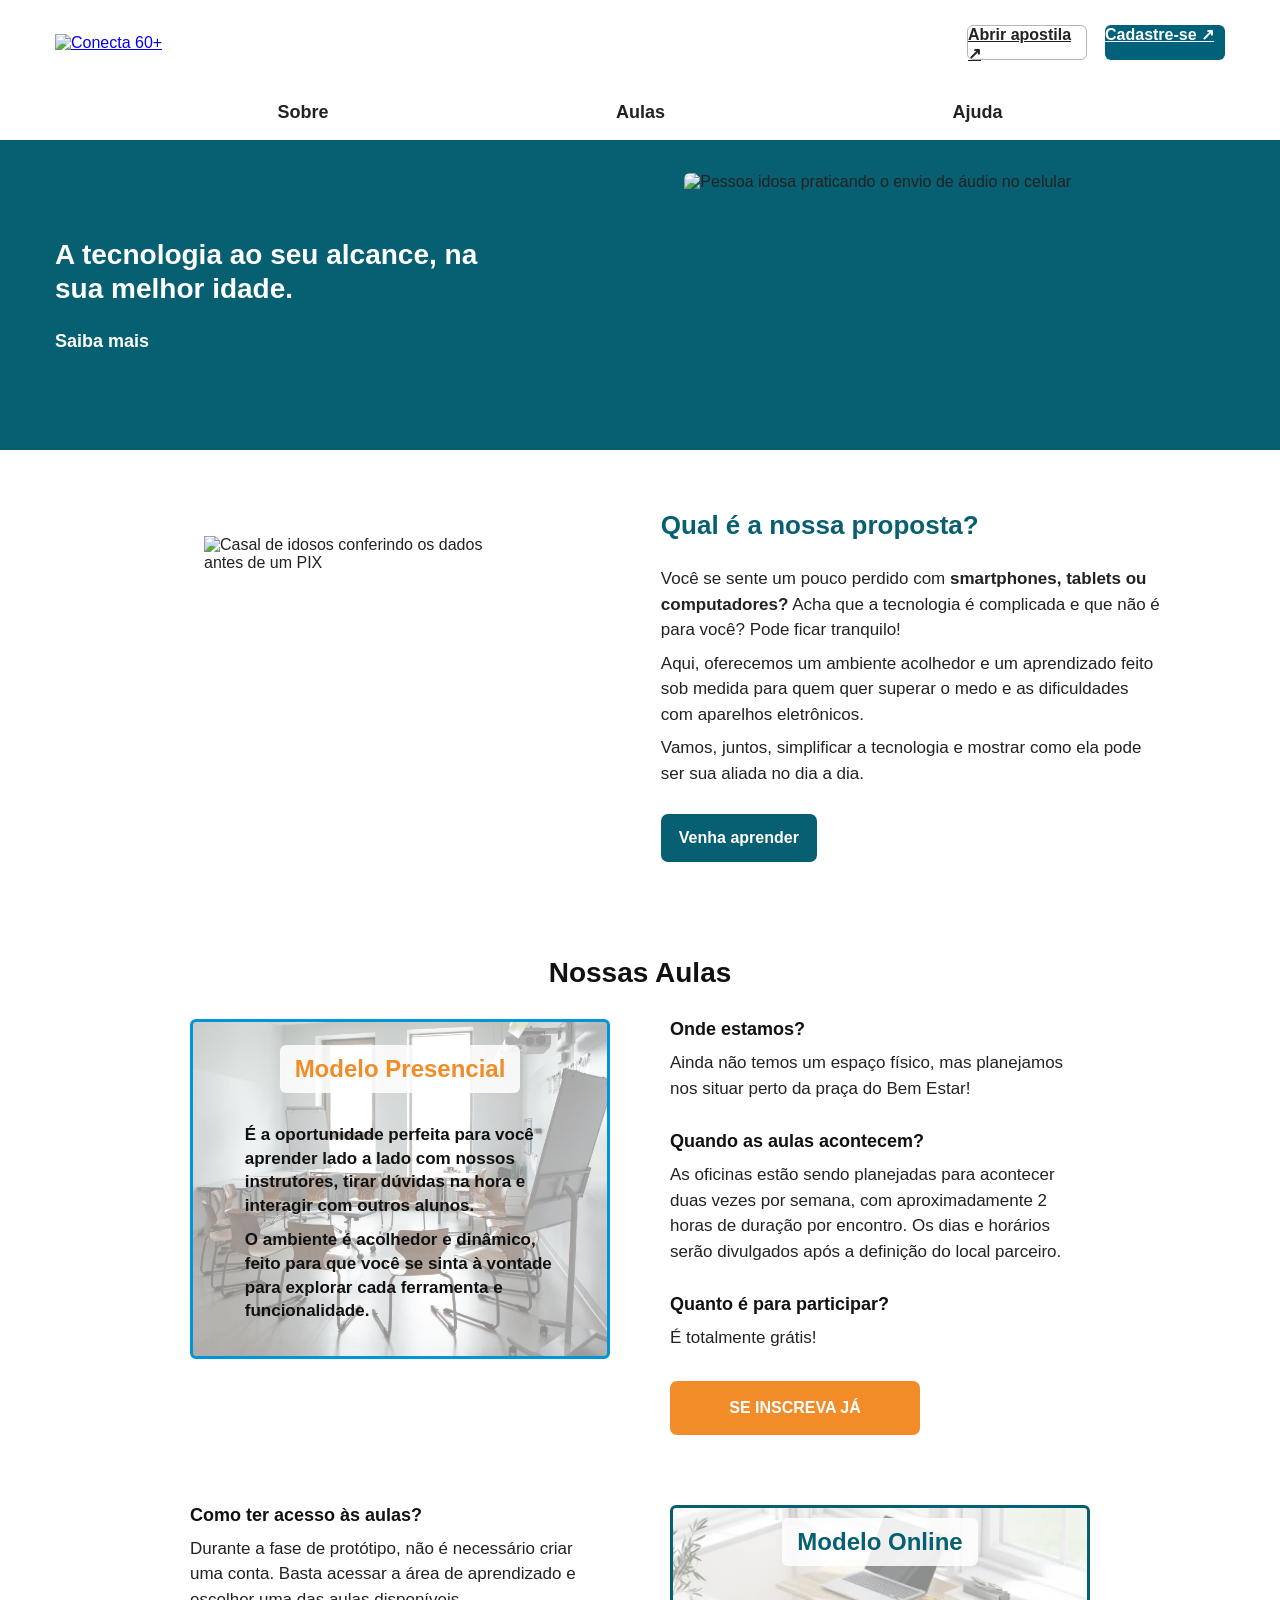
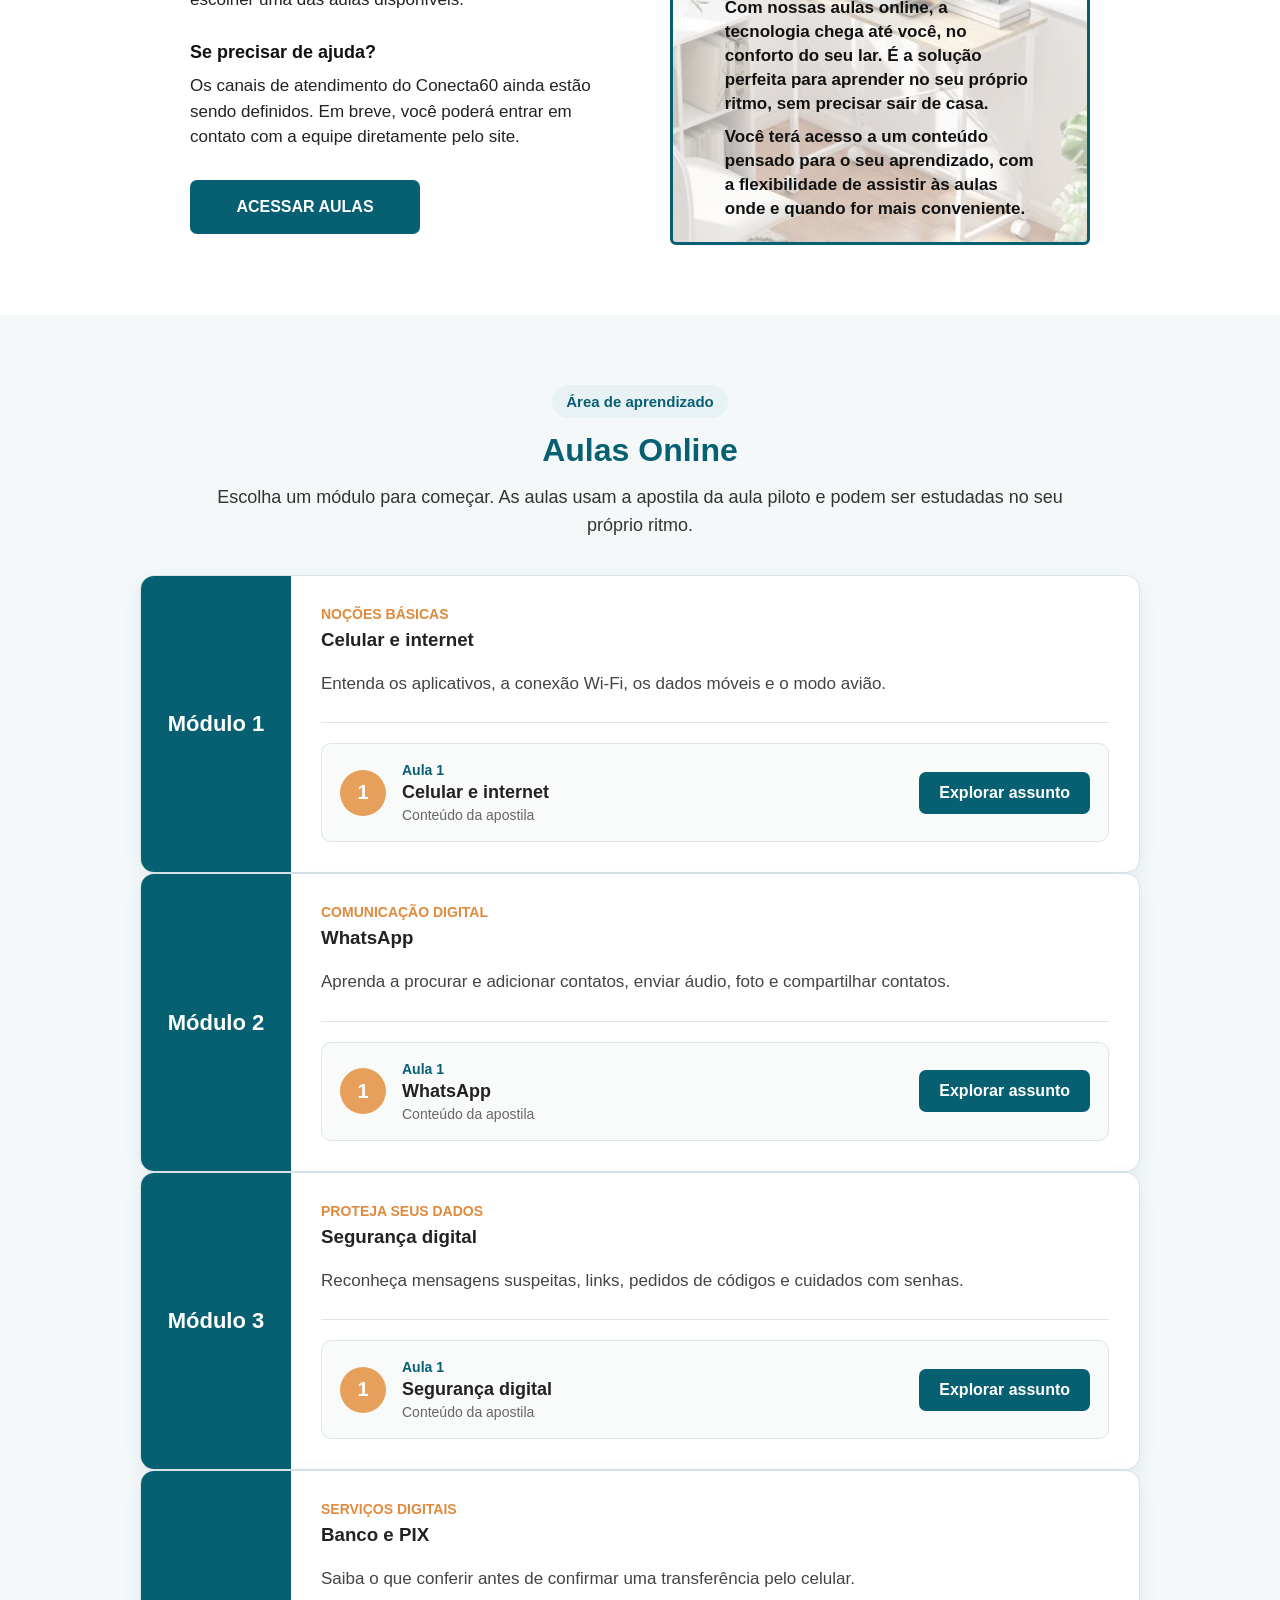
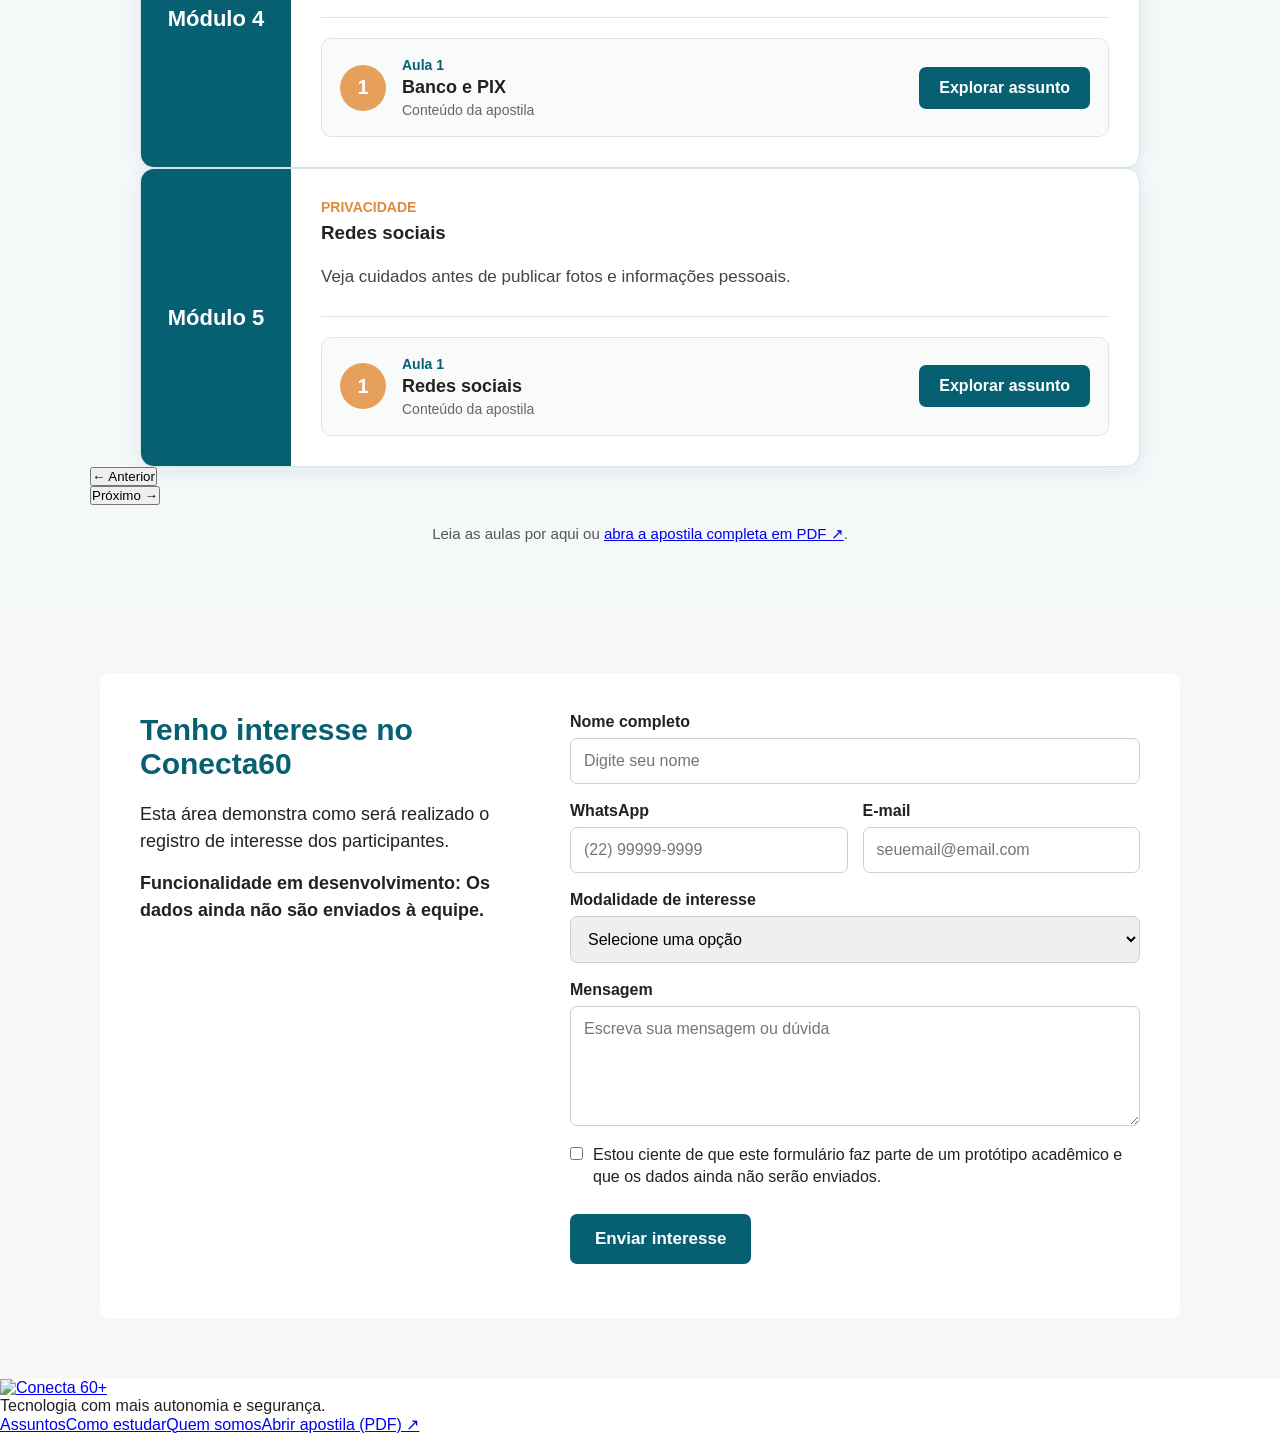
==== index.html @ 07c0e6a9 "Add files via upload" ====
<!DOCTYPE html>
<html lang="pt-BR">
<head>
    <meta charset="UTF-8">
    <meta name="viewport" content="width=device-width, initial-scale=1.0">
    <title>Conecta 60+</title>
    <link rel="stylesheet" href="assets/css/style.css">
    <link rel="shortcut icon" href="assets/img/favicon.ico" type="image/x-icon">
</head>

<body>
<!--cabecario-->
    <header class="cabecalho">
        <div class="logo-area"><a href="index.html" aria-label="Conecta 60+, página inicial"><img src="assets/img/logo-conecta-60-mais.png" alt="Conecta 60+" class="logo-img"></a></div>
        <div class="botoes-topo">
            <a class="btn btn-entrar btn-apostila" href="assets/apostila-conecta-60-mais.pdf" target="_blank" rel="noopener">
                Abrir apostila ↗
            </a>
            <a class="btn btn-criar btn-interesse" href="https://docs.google.com/forms/d/e/1FAIpQLSd0mXlKhEu9IKoxv32r1_2p7N_KUk2ahSVDjLrgjqIA70IjZQ/viewform?usp=preview" target="_blank" rel="noopener">Cadastre-se ↗</a>
        </div>
    </header>

<!-- menu -->
        <nav class="menu">

            <button class="menu-toggle" id="menuToggle" type="button" aria-label="Abrir menu" aria-expanded="false">☰</button>

            <div class="menu-links" id="menuLinks">
                <a href="#sobre">Sobre</a>
                <a href="#area-aulas">Aulas</a>
                <a href="#ajuda">Ajuda</a>
            </div>

        </nav>
<!--banner-->
    <section class="banner">
        <div class="banner-texto">
            <h2>A tecnologia ao seu alcance, na sua melhor idade.</h2>
            <a href="#sobre" class="btn-saiba-mais">Saiba mais</a>
        </div>
        <div class="banner-imagem">
            <img src="assets/img/aprendendo-audio-no-celular.jpg" alt="Pessoa idosa praticando o envio de áudio no celular">
        </div>
    </section>

    <!--Sobre-->
    <section class="proposta" id="sobre">
        <div class="proposta-imagem">
            <img src="assets/img/conferindo-pix-com-calma.jpg" alt="Casal de idosos conferindo os dados antes de um PIX">
        </div>
        <div class="proposta-texto">
            <h2>Qual é a nossa proposta?</h2>
            <p>
                Você se sente um pouco perdido com <strong>smartphones, tablets ou computadores?</strong>
                Acha que a tecnologia é complicada e que não é para você? Pode ficar tranquilo!
            </p>
            <p>
                Aqui, oferecemos um ambiente acolhedor e um aprendizado feito sob medida
                para quem quer superar o medo e as dificuldades com aparelhos eletrônicos.
            </p>
            <p>
                Vamos, juntos, simplificar a tecnologia e mostrar como ela pode ser sua aliada
                no dia a dia.
            </p>
            <a href="#area-aulas" class="btn-aprender">Venha aprender</a>
        </div>
    </section>

    <!--Aulas-->
    <section class="aulas" id="aulas">
        <h2 class="titulo-aulas">Nossas Aulas</h2>
        <div class="aulas-linha">
            <div class="card-presencial">
                <div class="card-conteudo">
                    <h3>Modelo Presencial</h3>

                    <p>É a oportunidade perfeita para você aprender lado a lado com nossos instrutores, tirar dúvidas na hora e interagir com outros alunos.</p>

                    <p>O ambiente é acolhedor e dinâmico, feito para que você se sinta à vontade para explorar cada ferramenta e funcionalidade.</p>
                </div>
            </div>
            <div class="info-aulas">
                <h3>Onde estamos?</h3>

                <p>Ainda não temos um espaço físico, mas planejamos nos situar perto da praça do Bem Estar!</p>

                <h3>Quando as aulas acontecem?</h3>

                <p>As oficinas estão sendo planejadas para acontecer duas vezes por semana, com aproximadamente 2 horas de duração por encontro. Os dias e horários serão divulgados após a definição do local parceiro.</p>

                <h3>Quanto é para participar?</h3>

                <p>É totalmente grátis!</p>
              <a href="https://docs.google.com/forms/d/e/1FAIpQLSd0mXlKhEu9IKoxv32r1_2p7N_KUk2ahSVDjLrgjqIA70IjZQ/viewform?usp=preview" target="_blank" rel="noopener" class="btn-inscricao">SE INSCREVA JÁ</a>
            </div>
        </div>
        <div class="aulas-baixo">
        <div class="acesso-aulas" id="ajuda">
            <h3>Como ter acesso às aulas?</h3>

            <p>Durante a fase de protótipo, não é necessário criar uma conta. Basta acessar a área de aprendizado e escolher uma das aulas disponíveis.</p>

            <h3>Se precisar de ajuda?</h3>

            <p>Os canais de atendimento do Conecta60 ainda estão sendo definidos. Em breve, você poderá entrar em contato com a equipe diretamente pelo site.</p>
            <a href="#area-aulas" class="btn-acessar-aulas">
                ACESSAR AULAS
            </a>
        </div>
            <div class="card-online">
                <div class="online-conteudo">
                    <h3>Modelo Online</h3>

                    <p>Com nossas aulas online, a tecnologia chega até você, no conforto do seu lar. É a solução perfeita para aprender no seu próprio ritmo, sem precisar sair de casa.</p>

                    <p>Você terá acesso a um conteúdo pensado para o seu aprendizado, com a flexibilidade de assistir às aulas onde e quando for mais conveniente.</p>
                </div>
            </div>
        </div>
    </section>

<!-- AULAS -->
<section class="area-aulas-online" id="area-aulas">
    <div class="area-aulas-cabecalho">
        <span class="area-aulas-etiqueta">Área de aprendizado</span>
        <h2>Aulas Online</h2>
        <p>
            Escolha um módulo para começar. As aulas usam a apostila da aula piloto e podem ser estudadas no seu próprio ritmo.
        </p>
    </div>
    <div class="modulos-aulas" id="listaModulos">
<article class="modulo-card modulo-disponivel"><div class="modulo-numero">Módulo 1</div><div class="modulo-conteudo"><p class="modulo-categoria">Noções básicas</p><h3>Celular e internet</h3><p class="modulo-descricao">Entenda os aplicativos, a conexão Wi-Fi, os dados móveis e o modo avião.</p><div class="lista-aulas-modulo"><div class="aula-item"><div class="aula-icone">1</div><div class="aula-info"><span>Aula 1</span><strong>Celular e internet</strong><small>Conteúdo da apostila</small></div><a href="celular-e-internet.html" class="btn-comecar-aula">Explorar assunto</a></div></div></div></article><article class="modulo-card modulo-disponivel"><div class="modulo-numero">Módulo 2</div><div class="modulo-conteudo"><p class="modulo-categoria">Comunicação digital</p><h3>WhatsApp</h3><p class="modulo-descricao">Aprenda a procurar e adicionar contatos, enviar áudio, foto e compartilhar contatos.</p><div class="lista-aulas-modulo"><div class="aula-item"><div class="aula-icone">1</div><div class="aula-info"><span>Aula 1</span><strong>WhatsApp</strong><small>Conteúdo da apostila</small></div><a href="whatsapp.html" class="btn-comecar-aula">Explorar assunto</a></div></div></div></article><article class="modulo-card modulo-disponivel"><div class="modulo-numero">Módulo 3</div><div class="modulo-conteudo"><p class="modulo-categoria">Proteja seus dados</p><h3>Segurança digital</h3><p class="modulo-descricao">Reconheça mensagens suspeitas, links, pedidos de códigos e cuidados com senhas.</p><div class="lista-aulas-modulo"><div class="aula-item"><div class="aula-icone">1</div><div class="aula-info"><span>Aula 1</span><strong>Segurança digital</strong><small>Conteúdo da apostila</small></div><a href="seguranca-digital.html" class="btn-comecar-aula">Explorar assunto</a></div></div></div></article><article class="modulo-card modulo-disponivel"><div class="modulo-numero">Módulo 4</div><div class="modulo-conteudo"><p class="modulo-categoria">Serviços digitais</p><h3>Banco e PIX</h3><p class="modulo-descricao">Saiba o que conferir antes de confirmar uma transferência pelo celular.</p><div class="lista-aulas-modulo"><div class="aula-item"><div class="aula-icone">1</div><div class="aula-info"><span>Aula 1</span><strong>Banco e PIX</strong><small>Conteúdo da apostila</small></div><a href="banco-e-pix.html" class="btn-comecar-aula">Explorar assunto</a></div></div></div></article><article class="modulo-card modulo-disponivel"><div class="modulo-numero">Módulo 5</div><div class="modulo-conteudo"><p class="modulo-categoria">Privacidade</p><h3>Redes sociais</h3><p class="modulo-descricao">Veja cuidados antes de publicar fotos e informações pessoais.</p><div class="lista-aulas-modulo"><div class="aula-item"><div class="aula-icone">1</div><div class="aula-info"><span>Aula 1</span><strong>Redes sociais</strong><small>Conteúdo da apostila</small></div><a href="redes-sociais.html" class="btn-comecar-aula">Explorar assunto</a></div></div></div></article>
    </div>
    <div class="navegacao-modulos" aria-label="Navegação entre módulos">
        <button class="seta-modulo" id="moduloAnterior" type="button" aria-label="Módulo anterior" aria-controls="listaModulos">← <span>Anterior</span></button>
        <p class="contador-modulos" id="contadorModulos" aria-live="polite" aria-atomic="true"></p>
        <button class="seta-modulo" id="moduloProximo" type="button" aria-label="Próximo módulo" aria-controls="listaModulos"><span>Próximo</span> →</button>
    </div>
    <p class="aviso-area-aulas">
        Leia as aulas por aqui ou <a href="assets/apostila-conecta-60-mais.pdf" target="_blank" rel="noopener">abra a apostila completa em PDF ↗</a>.
    </p>
</section>

    <!-- formulario -->
    <section class="formulario-interesse" id="interesse">
        <div class="formulario-caixa">
            <div class="formulario-texto">
                <h2>Tenho interesse no Conecta60</h2>

                <p>Esta área demonstra como será realizado o registro de interesse dos participantes.</p>
                <p><strong>Funcionalidade em desenvolvimento: Os dados ainda não são enviados à equipe.</strong></p>
            </div>
            <form class="formulario-campos" id="formInteresse">
                <div class="grupo-campo">
                    <label for="nome">Nome completo</label>
                    <input type="text" id="nome" placeholder="Digite seu nome" required>
                </div>
                <div class="linha-campos">
                    <div class="grupo-campo">
                        <label for="telefone">WhatsApp</label>
                        <input type="tel" id="telefone" placeholder="(22) 99999-9999" required>
                    </div>
                    <div class="grupo-campo">
                        <label for="email">E-mail</label>
                        <input type="email" id="email" placeholder="seuemail@email.com">
                    </div>
                </div>
                <div class="grupo-campo">
                    <label for="modalidade">Modalidade de interesse</label>
                    <select id="modalidade" required>
                        <option value="">Selecione uma opção</option>
                        <option value="Presencial">Modelo Presencial</option>
                        <option value="Online">Modelo Online</option>
                        <option value="Presencial e Online">Presencial e Online</option>
                    </select>
                </div>
                <div class="grupo-campo">
                    <label for="mensagem">Mensagem</label>
                    <textarea id="mensagem" placeholder="Escreva sua mensagem ou dúvida"></textarea>
                </div>
                <div class="grupo-campo">
                    <label>
                        <input type="checkbox" id="consentimento" required>
                        Estou ciente de que este formulário faz parte de um
                        protótipo acadêmico e que os dados ainda não serão enviados.
                    </label>
                </div>
                <button type="submit" class="btn-enviar-formulario">
                    Enviar interesse
                </button>
                <p class="mensagem-form" id="mensagemForm"></p>
            </form>
        </div>
    </section>

<!-- Rodapé -->
<footer class="site-footer"><div class="footer-inner"><div class="footer-brand"><a class="footer-logo" href="index.html" aria-label="Conecta 60+, início"><img src="assets/img/logo-conecta-60-mais.png" alt="Conecta 60+"></a><p>Tecnologia com mais autonomia e segurança.</p></div><nav aria-label="Navegação do rodapé"><a href="index.html#area-aulas">Assuntos</a><a href="index.html#ajuda">Como estudar</a><a href="index.html#sobre">Quem somos</a><a href="assets/apostila-conecta-60-mais.pdf" target="_blank" rel="noopener">Abrir apostila (PDF) ↗</a></nav></div></footer>

<!--javascripito-->
<script src="assets/js/script.js"></script>

</body>
</html>
---- assets/css/style.css ----
/* =========================================================
   GERAL
   ========================================================= */

* {
    margin: 0;
    padding: 0;
    box-sizing: border-box;
}

html {
    scroll-behavior: smooth;
}

body {
    font-family: Arial, Helvetica, sans-serif;
    background-color: #ffffff;
    color: #222222;
}


/* =========================================================
   CABEÇALHO
   ========================================================= */

.cabecalho {
    width: 100%;
    height: 85px;
    background-color: #ffffff;

    display: flex;
    align-items: center;
    justify-content: space-between;

    padding: 0 55px;
}

.logo-area {
    display: flex;
    align-items: center;
    gap: 15px;
}

.logo-img {
    width: 65px;
    height: 65px;
    object-fit: contain;
}

.logo-texto {
    font-size: 30px;
    color: #00617a;
    font-weight: bold;
}

.logo-texto span {
    color: #e6a05b;
}

.botoes-topo {
    display: flex;
    gap: 18px;
}

.btn {
    width: 120px;
    height: 35px;

    border-radius: 6px;

    font-weight: bold;
    cursor: pointer;
}

.btn-entrar {
    background-color: #ffffff;
    color: #222222;

    border: 1px solid #b5b5b5;
}

.btn-criar {
    background-color: #00617a;
    color: #ffffff;

    border: none;
}


/* =========================================================
   MENU - DESKTOP
   ========================================================= */

.menu {
    width: 100%;
    min-height: 55px;

    background-color: #ffffff;

    display: flex;
    align-items: center;
    justify-content: center;

    position: relative;
}

.menu-links {
    width: 100%;

    display: flex;
    align-items: center;
    justify-content: space-evenly;
}

.menu-links a {
    color: #222222;

    text-decoration: none;

    font-size: 18px;
    font-weight: bold;

    padding: 15px 10px;

    transition: color 0.2s ease;
}

.menu-links a:hover {
    color: #075f72;
}

/* escondido em telas normais */
.menu-toggle {
    display: none;

    background: none;
    border: none;

    color: #111111;

    font-size: 32px;

    cursor: pointer;
}


/* =========================================================
   BANNER
   ========================================================= */

.banner {
    width: 100%;
    min-height: 310px;

    background-color: #075f72;

    display: flex;
    align-items: center;
    justify-content: space-between;

    padding: 30px 55px;
}

.banner-texto {
    width: 40%;
}

.banner-texto h2 {
    color: #ffffff;
    font-size: 28px;
    line-height: 1.2;
    margin-bottom: 25px;
}

.btn-saiba-mais {
    display: inline-block;
    color: #ffffff;
    text-decoration: none;
    font-size: 18px;
    font-weight: bold;
    background: none;
    border: none;
    padding: 0;
    cursor: pointer;
}

.btn-saiba-mais:visited {
    color: #ffffff;
}

.btn-saiba-mais:hover {
    color: #e6a05b;
    text-decoration: none;
}
.banner-imagem {
    width: 48%;

    display: flex;
    justify-content: center;
}

.banner-imagem img {
    width: 100%;
    max-width: 520px;
    height: 245px;

    object-fit: cover;

    border-radius: 6px;
}


/* =========================================================
   BOTÃO WHATSAPP
   ========================================================= */

.whatsapp-fixo {
    position: fixed;

    bottom: 25px;
    right: 25px;

    width: 55px;
    height: 55px;

    border-radius: 12px;

    background-color: #ffffff;
    color: #e6a05b;

    border: 4px solid #e6a05b;

    font-size: 28px;

    display: flex;
    align-items: center;
    justify-content: center;

    cursor: pointer;

    z-index: 1000;
}

.whatsapp-fixo:hover {
    background-color: #e6a05b;
    color: #ffffff;
}


/* =========================================================
   FUNCIONALIDADES EM DESENVOLVIMENTO
   ========================================================= */

.btn-em-breve {
    cursor: pointer;

    transition:
        opacity 0.2s ease,
        transform 0.2s ease;
}

.btn-em-breve:hover {
    opacity: 0.85;
}

.btn-em-breve:active {
    transform: scale(0.97);
}


/* =========================================================
   SOBRE / PROPOSTA
   ========================================================= */

.proposta {
    width: 100%;
    min-height: 430px;

    background-color: #ffffff;

    display: flex;
    align-items: center;
    justify-content: space-between;

    padding: 60px 120px;
}

.proposta-imagem {
    width: 45%;

    display: flex;
    justify-content: center;
    align-items: center;
}

.proposta-imagem img {
    width: 300px;
    height: 300px;

    object-fit: contain;
}

.proposta-texto {
    width: 48%;
}

.proposta-texto h2 {
    color: #075f72;

    font-size: 26px;

    margin-bottom: 25px;
}

.proposta-texto p {
    color: #222222;

    font-size: 17px;
    line-height: 1.5;

    margin-bottom: 8px;
}

.btn-aprender {
    display: inline-block;

    margin-top: 20px;

    background-color: #075f72;
    color: #ffffff;

    text-decoration: none;
    font-weight: bold;

    padding: 15px 18px;

    border-radius: 7px;
}

.btn-aprender:hover {
    background-color: #04485a;
}


/* =========================================================
   AULAS
   ========================================================= */

.aulas {
    width: 100%;

    background-color: #ffffff;

    padding: 35px 90px 70px 90px;
}

.titulo-aulas {
    text-align: center;

    font-size: 28px;

    color: #111111;

    margin-bottom: 30px;
}

.aulas-linha,
.aulas-baixo {
    display: flex;

    justify-content: center;
    align-items: flex-start;

    gap: 60px;
}

.aulas-baixo {
    margin-top: 70px;
}

.card-presencial,
.card-online {
    width: 420px;
    min-height: 340px;

    background-size: cover;
    background-position: center;

    display: flex;
    align-items: center;
    justify-content: center;

    border-radius: 6px;
}

.card-presencial {
    background-image:
        linear-gradient(
            rgba(255, 255, 255, 0.55),
            rgba(255, 255, 255, 0.55)
        ),
        url("../img/sala_presencial.png");

    border: 3px solid #0095d9;
}

.card-online {
    background-image:
        linear-gradient(
            rgba(255, 255, 255, 0.55),
            rgba(255, 255, 255, 0.55)
        ),
        url("../img/modelo_online.png");

    border: 3px solid #075f72;
}

.card-conteudo,
.online-conteudo {
    width: 75%;

    text-align: left;
}

.card-conteudo h3,
.online-conteudo h3 {
    width: fit-content;

    margin: 0 auto 30px auto;

    background-color: rgba(255, 255, 255, 0.85);

    font-size: 24px;

    padding: 10px 15px;

    border-radius: 6px;
}

.card-conteudo h3 {
    color: #f28c28;
}

.online-conteudo h3 {
    color: #075f72;
}

.card-conteudo p,
.online-conteudo p {
    color: #111111;

    font-size: 17px;
    font-weight: bold;
    line-height: 1.4;

    margin-bottom: 10px;
}

.info-aulas,
.acesso-aulas {
    width: 420px;
}

.info-aulas h3,
.acesso-aulas h3 {
    color: #111111;

    font-size: 18px;

    margin-bottom: 10px;
}

.info-aulas p,
.acesso-aulas p {
    color: #222222;

    font-size: 17px;
    line-height: 1.5;

    margin-bottom: 30px;
}

.btn-inscricao,
.btn-acessar-aulas {
    display: inline-block;

    text-align: center;

    color: #ffffff;

    text-decoration: none;
    font-weight: bold;
    font-size: 16px;

    padding: 18px 20px;

    border-radius: 7px;
}

.btn-inscricao {
    width: 250px;

    background-color: #f28c28;
}

.btn-acessar-aulas {
    width: 230px;

    background-color: #075f72;
}

.btn-inscricao:hover {
    background-color: #d97718;
}

.btn-acessar-aulas:hover {
    background-color: #04485a;
}


/* =========================================================
   ÁREA DE AULAS ONLINE
   ========================================================= */

.area-aulas-online {
    width: 100%;

    background-color: #f4f8f9;

    padding: 70px 90px;
}

.area-aulas-cabecalho {
    max-width: 900px;

    margin: 0 auto 35px auto;

    text-align: center;
}

.area-aulas-etiqueta {
    display: inline-block;

    background-color: #e8f2f4;
    color: #075f72;

    font-size: 15px;
    font-weight: bold;

    padding: 8px 14px;

    border-radius: 20px;

    margin-bottom: 14px;
}

.area-aulas-cabecalho h2 {
    color: #075f72;

    font-size: 32px;

    margin-bottom: 14px;
}

.area-aulas-cabecalho p {
    color: #333333;

    font-size: 18px;
    line-height: 1.6;
}

.modulos-aulas {
    max-width: 1000px;

    margin: 0 auto;
}

.modulo-card {
    display: flex;

    background-color: #ffffff;

    border: 1px solid #d7e3e6;
    border-radius: 14px;

    overflow: hidden;

    box-shadow: 0 6px 20px rgba(7, 95, 114, 0.08);
}

.modulo-numero {
    width: 150px;

    flex-shrink: 0;

    background-color: #075f72;
    color: #ffffff;

    display: flex;
    align-items: center;
    justify-content: center;

    text-align: center;

    padding: 30px 20px;

    font-size: 22px;
    font-weight: bold;
}

.modulo-conteudo {
    flex: 1;

    padding: 30px;
}

.modulo-topo {
    display: flex;

    align-items: flex-start;
    justify-content: space-between;

    gap: 20px;
}

.modulo-categoria {
    color: #e08a3d;

    font-size: 14px;
    font-weight: bold;

    text-transform: uppercase;

    margin-bottom: 7px;
}

.modulo-topo h3 {
    color: #1f1f1f;

    font-size: 25px;
    line-height: 1.25;
}

.modulo-status {
    white-space: nowrap;

    background-color: #fff3e7;
    color: #b76822;

    border: 1px solid #f1cfaf;
    border-radius: 18px;

    padding: 7px 12px;

    font-size: 13px;
    font-weight: bold;
}

.modulo-descricao {
    color: #444444;

    font-size: 17px;
    line-height: 1.55;

    margin: 20px 0 25px 0;
}

.lista-aulas-modulo {
    border-top: 1px solid #e4e4e4;

    padding-top: 20px;
}

.aula-item {
    display: flex;

    align-items: center;

    gap: 16px;

    background-color: #f9fbfb;

    border: 1px solid #dce6e8;
    border-radius: 10px;

    padding: 18px;
}

.aula-icone {
    width: 46px;
    height: 46px;

    flex-shrink: 0;

    display: flex;
    align-items: center;
    justify-content: center;

    background-color: #e6a05b;
    color: #ffffff;

    border-radius: 50%;

    font-size: 20px;
    font-weight: bold;
}

.aula-info {
    flex: 1;

    display: flex;
    flex-direction: column;

    gap: 4px;
}

.aula-info span {
    color: #075f72;

    font-size: 14px;
    font-weight: bold;
}

.aula-info strong {
    color: #222222;

    font-size: 18px;
}

.aula-info small {
    color: #666666;

    font-size: 14px;
}

.btn-comecar-aula {
    display: inline-block;

    background-color: #075f72;
    color: #ffffff;

    padding: 12px 20px;

    border-radius: 7px;

    text-decoration: none;

    font-size: 16px;
    font-weight: bold;

    transition: background-color 0.2s ease;
}

.btn-comecar-aula:hover {
    background-color: #064c5b;
}

.aviso-area-aulas {
    max-width: 1000px;

    margin: 20px auto 0 auto;

    color: #555555;

    text-align: center;

    font-size: 15px;
}


/* =========================================================
   FORMULÁRIO
   ========================================================= */

.formulario-interesse {
    width: 100%;

    background-color: #f7f7f7;

    padding: 60px 100px;
}

.formulario-caixa {
    display: flex;

    justify-content: space-between;
    align-items: flex-start;

    gap: 50px;

    background-color: #ffffff;

    padding: 40px;

    border-radius: 12px;
}

.formulario-texto {
    width: 40%;
}

.formulario-texto h2 {
    color: #075f72;

    font-size: 30px;

    margin-bottom: 20px;
}

.formulario-texto p {
    color: #222222;

    font-size: 18px;
    line-height: 1.5;

    margin-bottom: 15px;
}

.formulario-campos {
    width: 60%;
}

.grupo-campo {
    display: flex;
    flex-direction: column;

    margin-bottom: 18px;
}

.grupo-campo label {
    color: #222222;

    font-weight: bold;

    margin-bottom: 7px;
}

.grupo-campo input,
.grupo-campo select,
.grupo-campo textarea {
    width: 100%;

    padding: 13px;

    border: 1px solid #cfcfcf;
    border-radius: 7px;

    font-size: 16px;

    font-family: Arial, Helvetica, sans-serif;
}

.grupo-campo input:focus,
.grupo-campo select:focus,
.grupo-campo textarea:focus {
    outline: 2px solid #8ccbd7;

    border-color: #075f72;
}

.grupo-campo textarea {
    height: 120px;

    resize: vertical;
}

.linha-campos {
    display: flex;

    gap: 15px;
}

.linha-campos .grupo-campo {
    width: 50%;
}


/* checkbox */

.grupo-campo label:has(input[type="checkbox"]) {
    display: flex;

    flex-direction: row;
    align-items: flex-start;

    gap: 10px;

    font-weight: normal;
    line-height: 1.4;

    cursor: pointer;
}

.grupo-campo input[type="checkbox"] {
    width: auto;

    margin-top: 3px;

    flex-shrink: 0;
}


/* botão formulário */

.btn-enviar-formulario {
    background-color: #075f72;
    color: #ffffff;

    border: none;
    border-radius: 7px;

    padding: 15px 25px;

    font-size: 17px;
    font-weight: bold;

    cursor: pointer;
}

.btn-enviar-formulario:hover {
    background-color: #04485a;
}

.mensagem-form {
    margin-top: 15px;

    color: #075f72;

    font-weight: bold;
    line-height: 1.4;
}


/* =========================================================
   CONTATO
   ========================================================= */

.contato {
    width: 100%;

    background-color: #075f72;

    padding: 55px 100px;
}

.contato-caixa {
    display: flex;

    justify-content: space-between;
    align-items: flex-start;

    gap: 40px;
}

.contato-info,
.redes-info {
    width: 45%;

    color: #ffffff;
}

.contato-info h2,
.redes-info h2 {
    font-size: 28px;

    margin-bottom: 25px;
}

.contato-info p {
    font-size: 18px;
    line-height: 1.8;

    margin-bottom: 8px;
}

.botoes-redes {
    display: flex;

    gap: 15px;

    flex-wrap: wrap;
}

.botoes-redes button {
    background-color: #ffffff;
    color: #075f72;

    border: none;
    border-radius: 8px;

    padding: 12px 18px;

    font-size: 16px;
    font-weight: bold;

    cursor: pointer;
}

.botoes-redes button:hover {
    background-color: #e6a05b;
    color: #ffffff;
}


/* =========================================================
   RODAPÉ
   ========================================================= */

.rodape {
    width: 100%;

    background-color: #ffffff;

    display: flex;

    justify-content: space-between;
    align-items: center;

    padding: 25px 60px;
}

.rodape-logo {
    display: flex;

    align-items: center;

    gap: 12px;
}

.rodape-logo img {
    width: 55px;
    height: 55px;

    object-fit: contain;
}

.rodape-logo h2 {
    color: #075f72;

    font-size: 26px;
}

.rodape-logo span {
    color: #e6a05b;
}

.rodape p {
    color: #222222;

    font-size: 14px;
}


/* =========================================================
   PÁGINA DA AULA
   ========================================================= */

.pagina-aula {
    max-width: 1100px;

    margin: 0 auto;

    padding: 40px 30px 80px 30px;
}


/* navegação */

.aula-navegacao {
    margin-bottom: 30px;
}

.btn-voltar {
    color: #075f72;

    font-size: 17px;
    font-weight: bold;

    text-decoration: none;
}

.btn-voltar:hover {
    text-decoration: underline;
}


/* cabeçalho aula */

.cabecalho-aula {
    margin-bottom: 30px;
}

.cabecalho-aula span {
    color: #e08a3d;

    font-size: 16px;
    font-weight: bold;

    text-transform: uppercase;
}

.cabecalho-aula h1 {
    color: #075f72;

    font-size: 36px;

    margin-top: 8px;
}


/* conteúdo aula */

.conteudo-aula {
    min-height: 400px;

    background-color: #ffffff;

    border: 2px solid #d5e0e2;
    border-radius: 15px;

    padding: 45px;

    margin-bottom: 60px;

    box-shadow: 0 5px 18px rgba(0, 0, 0, 0.06);
}

.conteudo-aula h2 {
    color: #075f72;

    font-size: 28px;

    margin-top: 35px;
    margin-bottom: 20px;
}

.conteudo-aula h2:first-child {
    margin-top: 0;
}

.conteudo-aula p {
    color: #2c2c2c;

    font-size: 21px;
    line-height: 1.7;

    margin-bottom: 18px;
}


/* atividade */

.perguntas-aula {
    background-color: #f4f8f9;

    border-radius: 15px;

    padding: 40px;
}

.perguntas-aula h2 {
    color: #075f72;

    font-size: 28px;

    margin-bottom: 15px;
}

.perguntas-aula h3 {
    color: #222222;

    font-size: 21px;

    margin-top: 25px;
    margin-bottom: 15px;
}

.perguntas-aula p {
    color: #333333;

    font-size: 19px;
    line-height: 1.6;

    margin-bottom: 12px;
}

.perguntas-aula button {
    background-color: #075f72;
    color: #ffffff;

    border: none;
    border-radius: 7px;

    padding: 13px 18px;

    margin-top: 10px;
    margin-right: 8px;

    font-size: 16px;
    font-weight: bold;

    cursor: pointer;
}

.perguntas-aula button:hover {
    background-color: #04485a;
}


/* =========================================================
   RESPONSIVIDADE
   CELULAR / TABLET PEQUENO
   ========================================================= */

@media (max-width: 700px) {

    /* CABEÇALHO */

    .cabecalho {
        height: auto;

        padding: 15px 20px;

        flex-direction: column;

        gap: 15px;
    }

    .logo-area {
        width: 100%;

        justify-content: center;
    }

    .logo-img {
        width: 55px;
        height: 55px;
    }

    .logo-texto {
        font-size: 26px;
    }

    .botoes-topo {
        width: 100%;

        justify-content: center;

        gap: 10px;

        flex-wrap: wrap;
    }

    .btn {
        width: auto;

        min-width: 120px;

        padding: 0 12px;
    }


    /* =====================================================
       MENU MOBILE
       ===================================================== */

    .menu {
        min-height: 60px;

        justify-content: flex-end;

        padding: 10px 20px;
    }

    /* aparece somente em telas pequenas */
    .menu-toggle {
        display: block;

        background: none;
        border: none;

        color: #111111;

        font-size: 32px;

        cursor: pointer;

        position: relative;

        z-index: 1100;
    }

    /* links ficam escondidos até clicar */
    .menu-links {
        display: none;

        position: absolute;

        top: 100%;
        left: 0;

        width: 100%;

        background-color: #ffffff;

        flex-direction: column;
        align-items: center;

        padding: 10px 0 25px 0;

        box-shadow: 0 8px 15px rgba(0, 0, 0, 0.10);

        z-index: 1000;
    }

    /* JS adiciona essa classe */
    .menu-links.ativo {
        display: flex;
    }

    .menu-links a {
        width: 100%;

        padding: 17px 20px;

        text-align: center;

        font-size: 18px;
        font-weight: normal;

        color: #075f72;
    }

    .menu-links a:hover {
        background-color: #f4f8f9;
        color: #075f72;
    }


    /* BANNER */

    .banner {
        min-height: 0;

        padding: 35px 20px;

        flex-direction: column;

        gap: 30px;

        text-align: center;
    }

    .banner-texto {
        width: 100%;
    }

    .banner-texto h2 {
        font-size: 25px;
    }

    .banner-imagem {
        width: 100%;
    }

    .banner-imagem img {
        width: 100%;
        max-width: 450px;
        height: auto;
    }


    /* WHATSAPP */

    .whatsapp-fixo {
        width: 50px;
        height: 50px;

        bottom: 15px;
        right: 15px;

        font-size: 24px;
    }


    /* SOBRE */

    .proposta {
        min-height: 0;

        padding: 40px 20px;

        flex-direction: column;

        gap: 30px;
    }

    .proposta-imagem {
        width: 100%;
    }

    .proposta-imagem img {
        width: 220px;
        height: 220px;
    }

    .proposta-texto {
        width: 100%;

        text-align: center;
    }

    .proposta-texto h2 {
        font-size: 25px;
    }

    .proposta-texto p {
        font-size: 17px;

        text-align: left;
    }


    /* AULAS */

    .aulas {
        padding: 40px 20px;
    }

    .titulo-aulas {
        font-size: 26px;
    }

    .aulas-linha,
    .aulas-baixo {
        flex-direction: column;

        align-items: center;

        gap: 35px;
    }

    .aulas-baixo {
        margin-top: 40px;
    }

    .card-presencial,
    .card-online {
        width: 100%;
        max-width: 420px;

        min-height: 340px;

        padding: 25px 10px;
    }

    .card-conteudo,
    .online-conteudo {
        width: 85%;
    }

    .card-conteudo h3,
    .online-conteudo h3 {
        font-size: 21px;

        margin-bottom: 20px;
    }

    .card-conteudo p,
    .online-conteudo p {
        font-size: 16px;
    }

    .info-aulas,
    .acesso-aulas {
        width: 100%;
        max-width: 420px;
    }

    .btn-inscricao,
    .btn-acessar-aulas {
        width: 100%;
    }


    /* ÁREA DE AULAS */

    .area-aulas-online {
        padding: 45px 20px;
    }

    .area-aulas-cabecalho h2 {
        font-size: 27px;
    }

    .area-aulas-cabecalho p {
        font-size: 17px;
    }

    .modulo-card {
        flex-direction: column;
    }

    .modulo-numero {
        width: 100%;

        padding: 18px;
    }

    .modulo-conteudo {
        padding: 22px;
    }

    .modulo-topo {
        flex-direction: column;
    }

    .modulo-topo h3 {
        font-size: 22px;
    }

    .modulo-status {
        align-self: flex-start;
    }

    .modulo-descricao {
        font-size: 16px;
    }

    .aula-item {
        flex-direction: column;

        align-items: flex-start;
    }

    .aula-info {
        width: 100%;
    }

    .btn-comecar-aula {
        width: 100%;

        text-align: center;
    }


    /* FORMULÁRIO */

    .formulario-interesse {
        padding: 40px 20px;
    }

    .formulario-caixa {
        padding: 25px 20px;

        flex-direction: column;

        gap: 30px;
    }

    .formulario-texto,
    .formulario-campos {
        width: 100%;
    }

    .formulario-texto h2 {
        font-size: 26px;
    }

    .formulario-texto p {
        font-size: 17px;
    }

    .linha-campos {
        flex-direction: column;

        gap: 0;
    }

    .linha-campos .grupo-campo {
        width: 100%;
    }

    .btn-enviar-formulario {
        width: 100%;
    }


    /* CONTATO */

    .contato {
        padding: 40px 20px;
    }

    .contato-caixa {
        flex-direction: column;

        gap: 35px;
    }

    .contato-info,
    .redes-info {
        width: 100%;
    }

    .contato-info h2,
    .redes-info h2 {
        font-size: 25px;
    }

    .botoes-redes {
        flex-direction: column;
    }

    .botoes-redes button {
        width: 100%;
    }


    /* RODAPÉ */

    .rodape {
        padding: 25px 20px;

        flex-direction: column;

        gap: 15px;

        text-align: center;
    }

    .rodape-logo {
        justify-content: center;
    }


    /* PÁGINA DA AULA */

    .pagina-aula {
        padding: 25px 18px 60px 18px;
    }

    .cabecalho-aula h1 {
        font-size: 29px;
    }

    .conteudo-aula {
        padding: 25px;

        min-height: 300px;

        margin-bottom: 35px;
    }

    .conteudo-aula h2 {
        font-size: 24px;

        margin-top: 30px;
    }

    .conteudo-aula p {
        font-size: 18px;
    }

    .perguntas-aula {
        padding: 25px;
    }

    .perguntas-aula h2 {
        font-size: 24px;
    }

    .perguntas-aula h3 {
        font-size: 20px;
    }

    .perguntas-aula p {
        font-size: 18px;
    }

    .perguntas-aula button {
        width: 100%;

        margin-right: 0;

        padding: 14px;
    }
}


/* =========================================================
   TELAS MUITO PEQUENAS
   ========================================================= */

@media (max-width: 400px) {

    .cabecalho {
        padding-left: 15px;
        padding-right: 15px;
    }

    .logo-texto {
        font-size: 24px;
    }

    .botoes-topo {
        flex-direction: column;
    }

    .btn {
        width: 100%;
    }

    .menu {
        padding-left: 15px;
        padding-right: 15px;
    }

    .banner {
        padding-left: 15px;
        padding-right: 15px;
    }

    .banner-texto h2 {
        font-size: 23px;
    }

    .proposta,
    .aulas,
    .area-aulas-online,
    .formulario-interesse,
    .contato {
        padding-left: 15px;
        padding-right: 15px;
    }

    .modulo-conteudo {
        padding: 18px;
    }

    .aula-item {
        padding: 15px;
    }

    .formulario-caixa {
        padding: 22px 15px;
    }

    .conteudo-aula,
    .perguntas-aula {
        padding: 20px;
    }
}
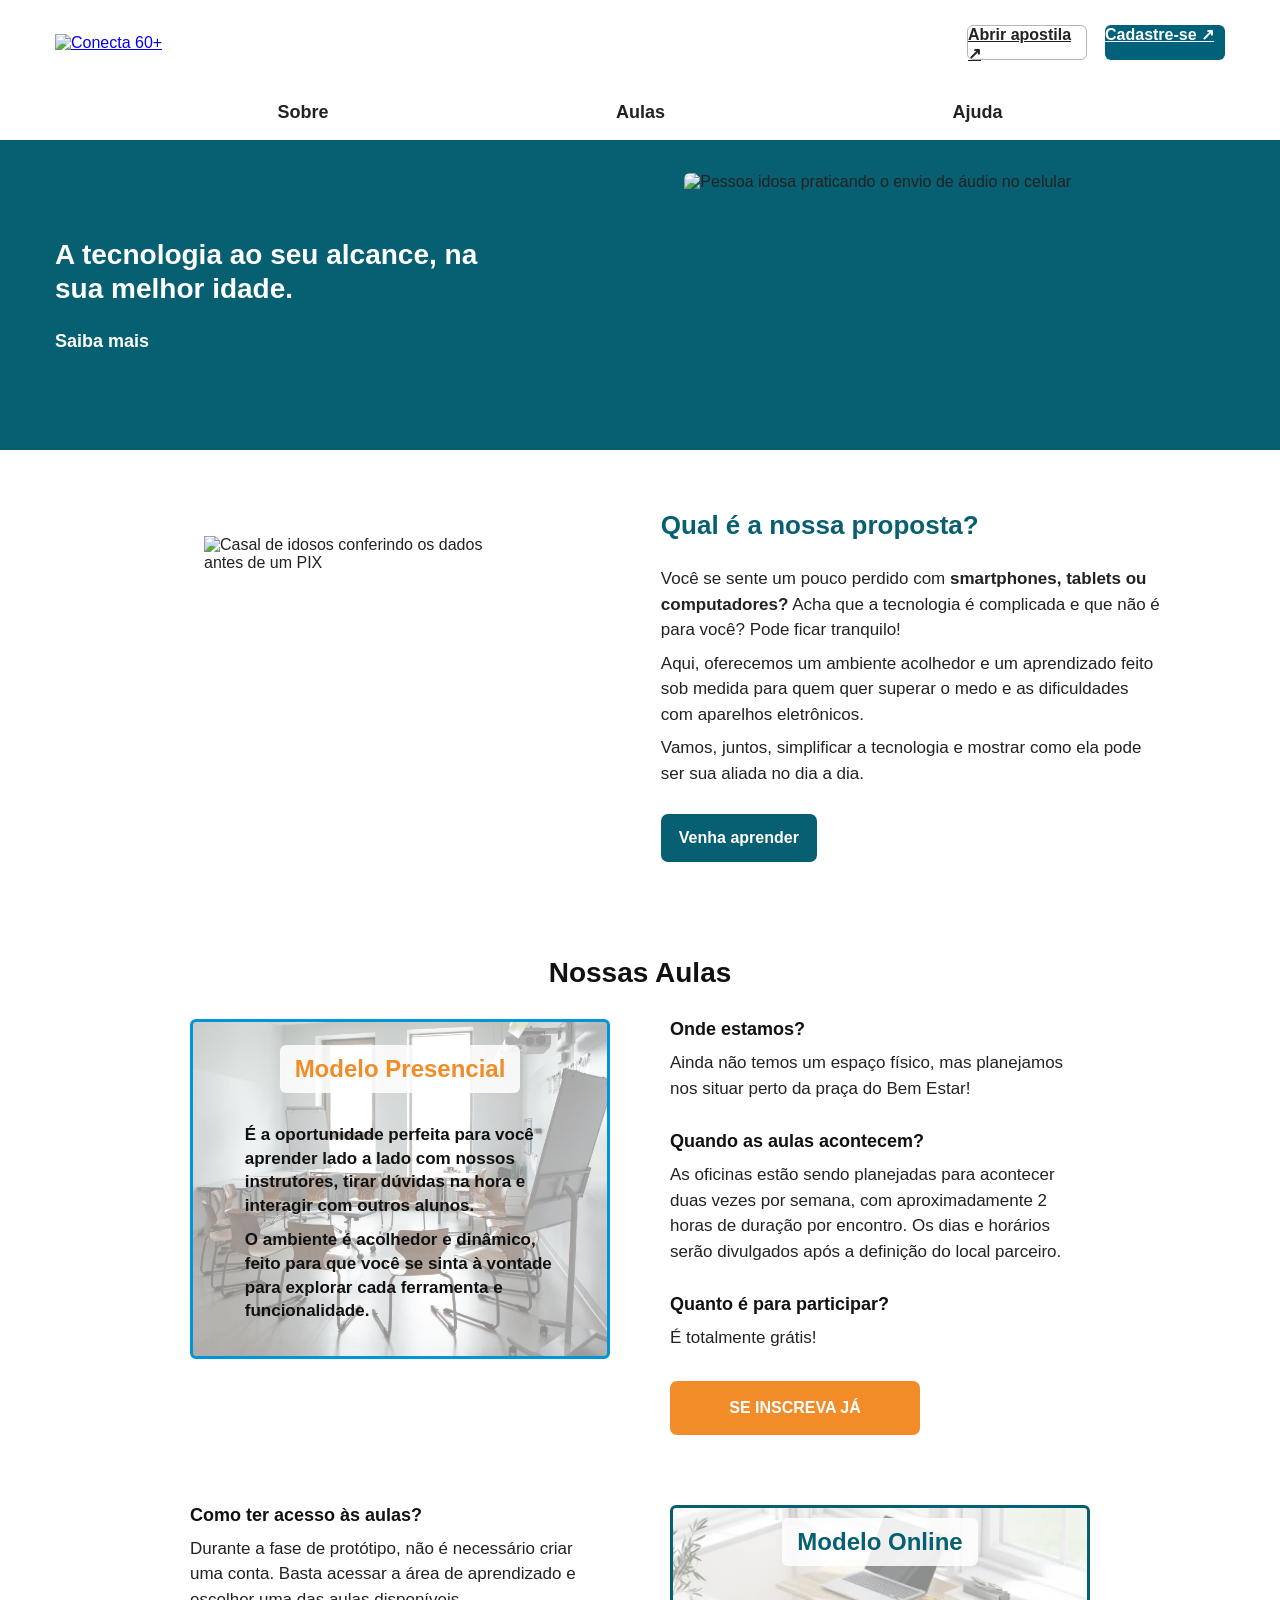
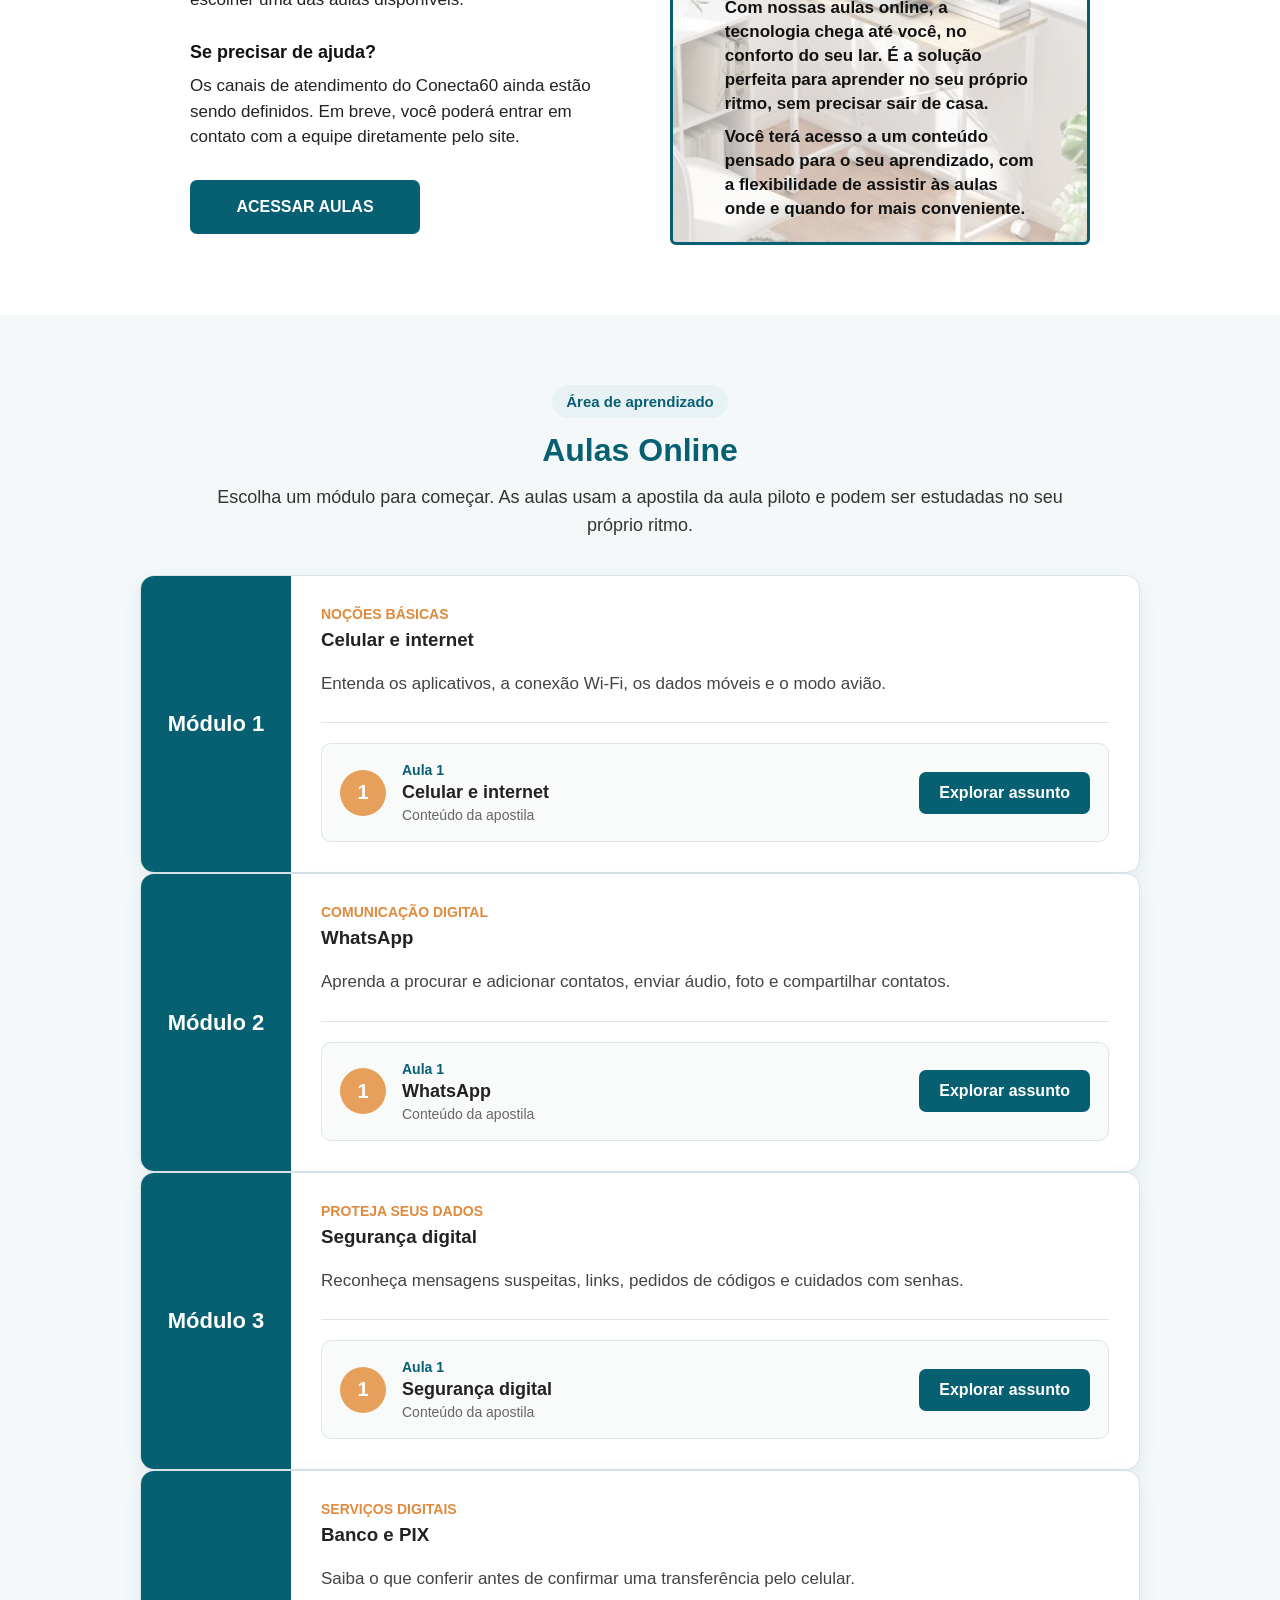
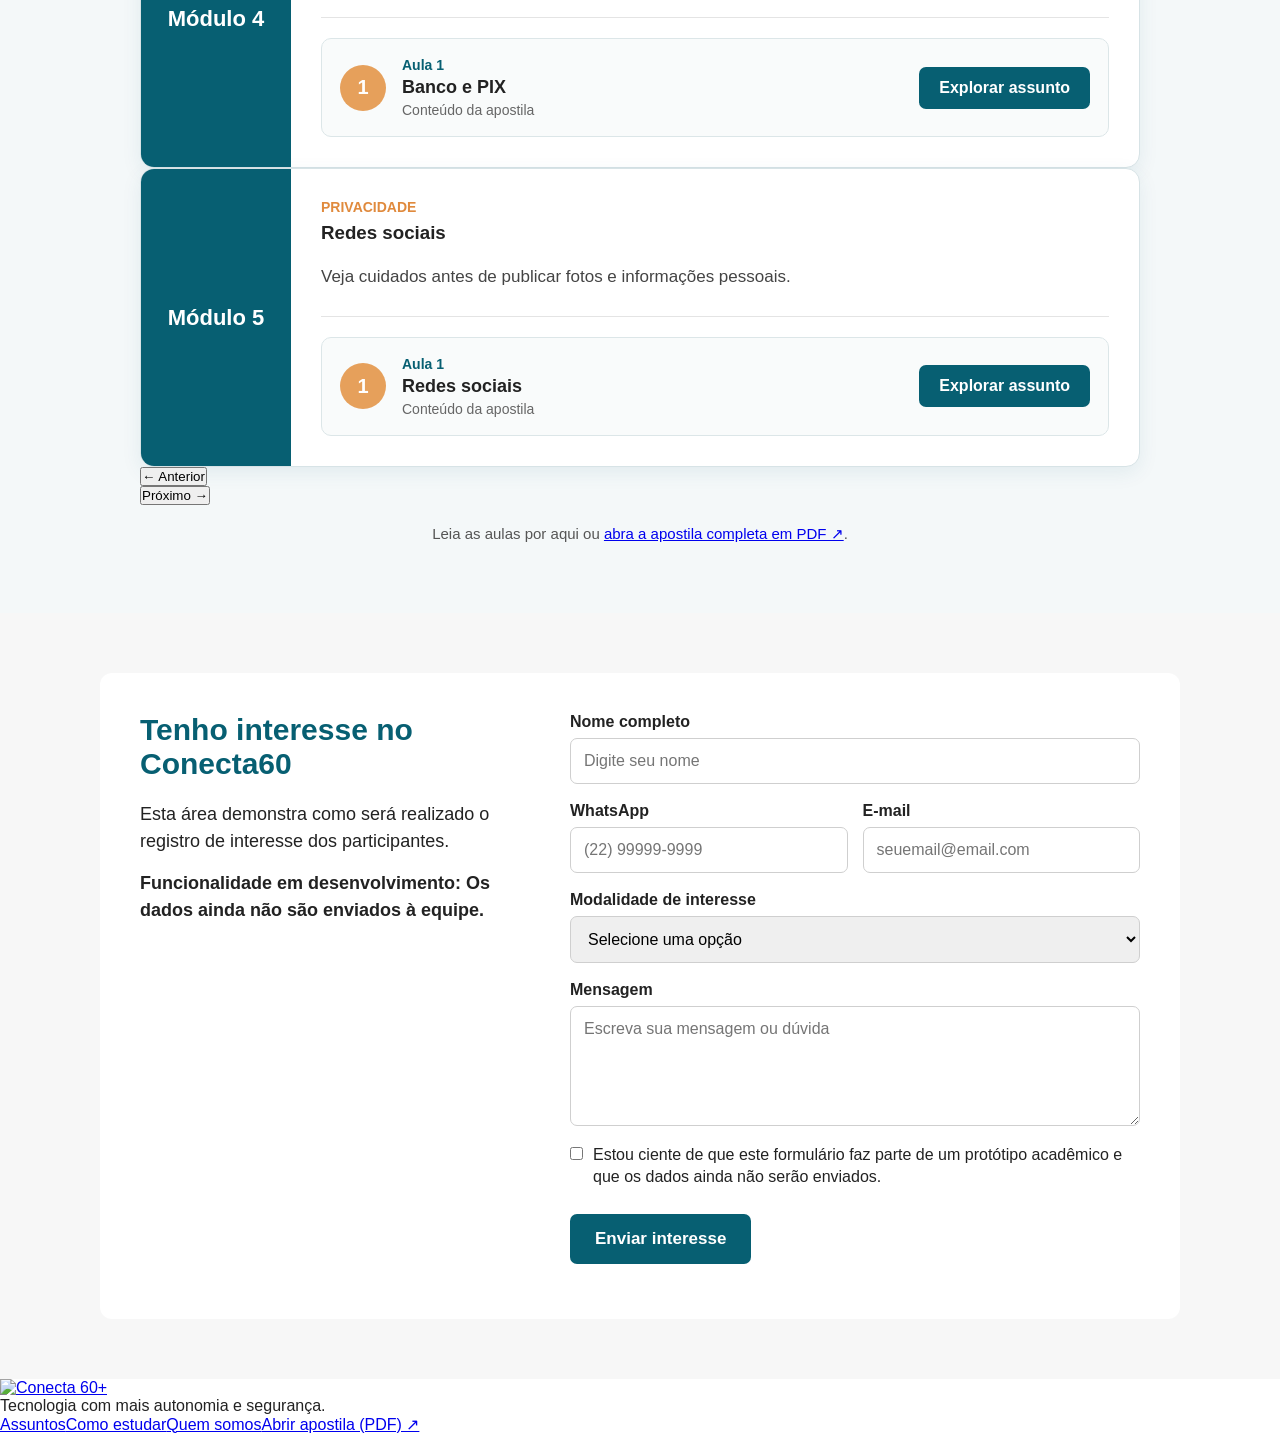
==== commit c84de96b: "Add files via upload" ====
--- a/index.html
+++ b/index.html
@@ -130,11 +130,11 @@
     </div>
     <div class="modulos-aulas" id="listaModulos">
 <article class="modulo-card modulo-disponivel"><div class="modulo-numero">Módulo 1</div><div class="modulo-conteudo"><p class="modulo-categoria">Noções básicas</p><h3>Celular e internet</h3><p class="modulo-descricao">Entenda os aplicativos, a conexão Wi-Fi, os dados móveis e o modo avião.</p><div class="lista-aulas-modulo"><div class="aula-item"><div class="aula-icone">1</div><div class="aula-info"><span>Aula 1</span><strong>Celular e internet</strong><small>Conteúdo da apostila</small></div><a href="celular-e-internet.html" class="btn-comecar-aula">Explorar assunto</a></div></div></div></article><article class="modulo-card modulo-disponivel"><div class="modulo-numero">Módulo 2</div><div class="modulo-conteudo"><p class="modulo-categoria">Comunicação digital</p><h3>WhatsApp</h3><p class="modulo-descricao">Aprenda a procurar e adicionar contatos, enviar áudio, foto e compartilhar contatos.</p><div class="lista-aulas-modulo"><div class="aula-item"><div class="aula-icone">1</div><div class="aula-info"><span>Aula 1</span><strong>WhatsApp</strong><small>Conteúdo da apostila</small></div><a href="whatsapp.html" class="btn-comecar-aula">Explorar assunto</a></div></div></div></article><article class="modulo-card modulo-disponivel"><div class="modulo-numero">Módulo 3</div><div class="modulo-conteudo"><p class="modulo-categoria">Proteja seus dados</p><h3>Segurança digital</h3><p class="modulo-descricao">Reconheça mensagens suspeitas, links, pedidos de códigos e cuidados com senhas.</p><div class="lista-aulas-modulo"><div class="aula-item"><div class="aula-icone">1</div><div class="aula-info"><span>Aula 1</span><strong>Segurança digital</strong><small>Conteúdo da apostila</small></div><a href="seguranca-digital.html" class="btn-comecar-aula">Explorar assunto</a></div></div></div></article><article class="modulo-card modulo-disponivel"><div class="modulo-numero">Módulo 4</div><div class="modulo-conteudo"><p class="modulo-categoria">Serviços digitais</p><h3>Banco e PIX</h3><p class="modulo-descricao">Saiba o que conferir antes de confirmar uma transferência pelo celular.</p><div class="lista-aulas-modulo"><div class="aula-item"><div class="aula-icone">1</div><div class="aula-info"><span>Aula 1</span><strong>Banco e PIX</strong><small>Conteúdo da apostila</small></div><a href="banco-e-pix.html" class="btn-comecar-aula">Explorar assunto</a></div></div></div></article><article class="modulo-card modulo-disponivel"><div class="modulo-numero">Módulo 5</div><div class="modulo-conteudo"><p class="modulo-categoria">Privacidade</p><h3>Redes sociais</h3><p class="modulo-descricao">Veja cuidados antes de publicar fotos e informações pessoais.</p><div class="lista-aulas-modulo"><div class="aula-item"><div class="aula-icone">1</div><div class="aula-info"><span>Aula 1</span><strong>Redes sociais</strong><small>Conteúdo da apostila</small></div><a href="redes-sociais.html" class="btn-comecar-aula">Explorar assunto</a></div></div></div></article>
-    </div>
-    <div class="navegacao-modulos" aria-label="Navegação entre módulos">
+        <div class="navegacao-modulos" aria-label="Navegação entre módulos">
         <button class="seta-modulo" id="moduloAnterior" type="button" aria-label="Módulo anterior" aria-controls="listaModulos">← <span>Anterior</span></button>
         <p class="contador-modulos" id="contadorModulos" aria-live="polite" aria-atomic="true"></p>
         <button class="seta-modulo" id="moduloProximo" type="button" aria-label="Próximo módulo" aria-controls="listaModulos"><span>Próximo</span> →</button>
+        </div>
     </div>
     <p class="aviso-area-aulas">
         Leia as aulas por aqui ou <a href="assets/apostila-conecta-60-mais.pdf" target="_blank" rel="noopener">abra a apostila completa em PDF ↗</a>.
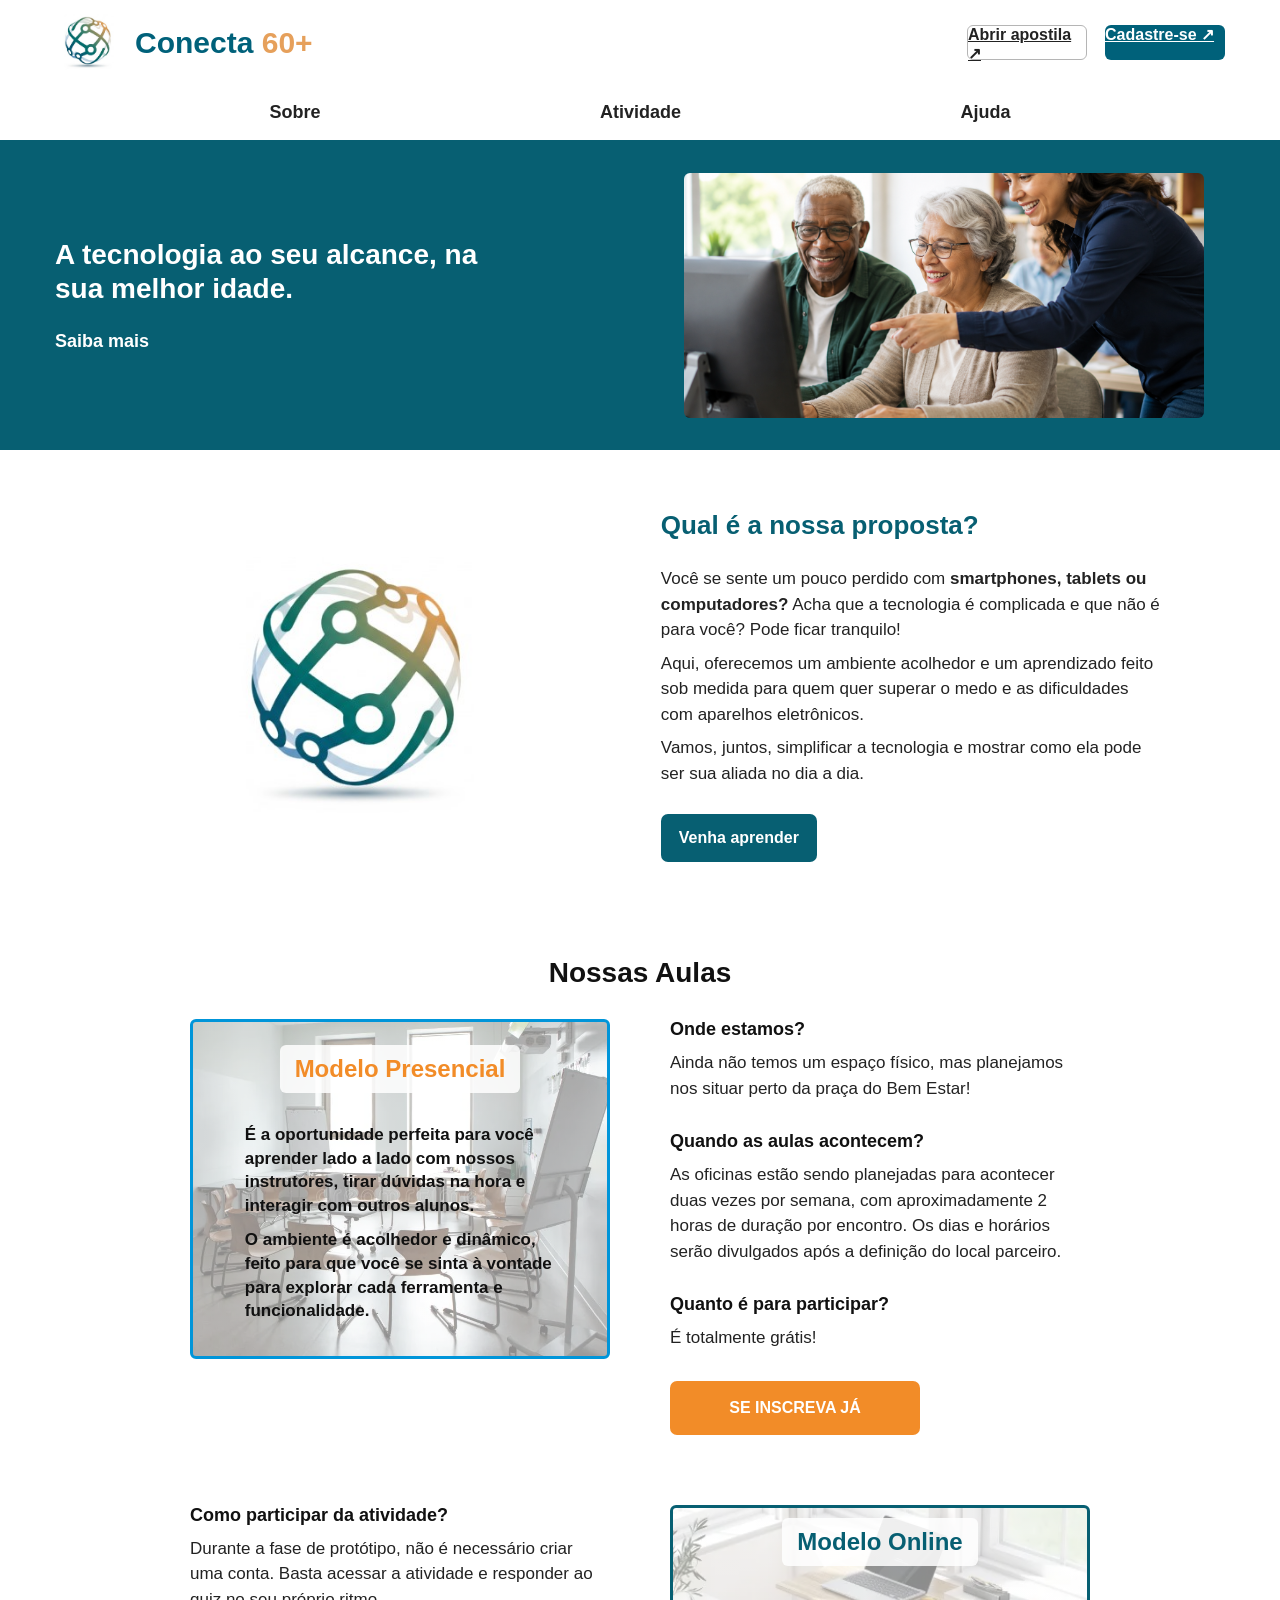
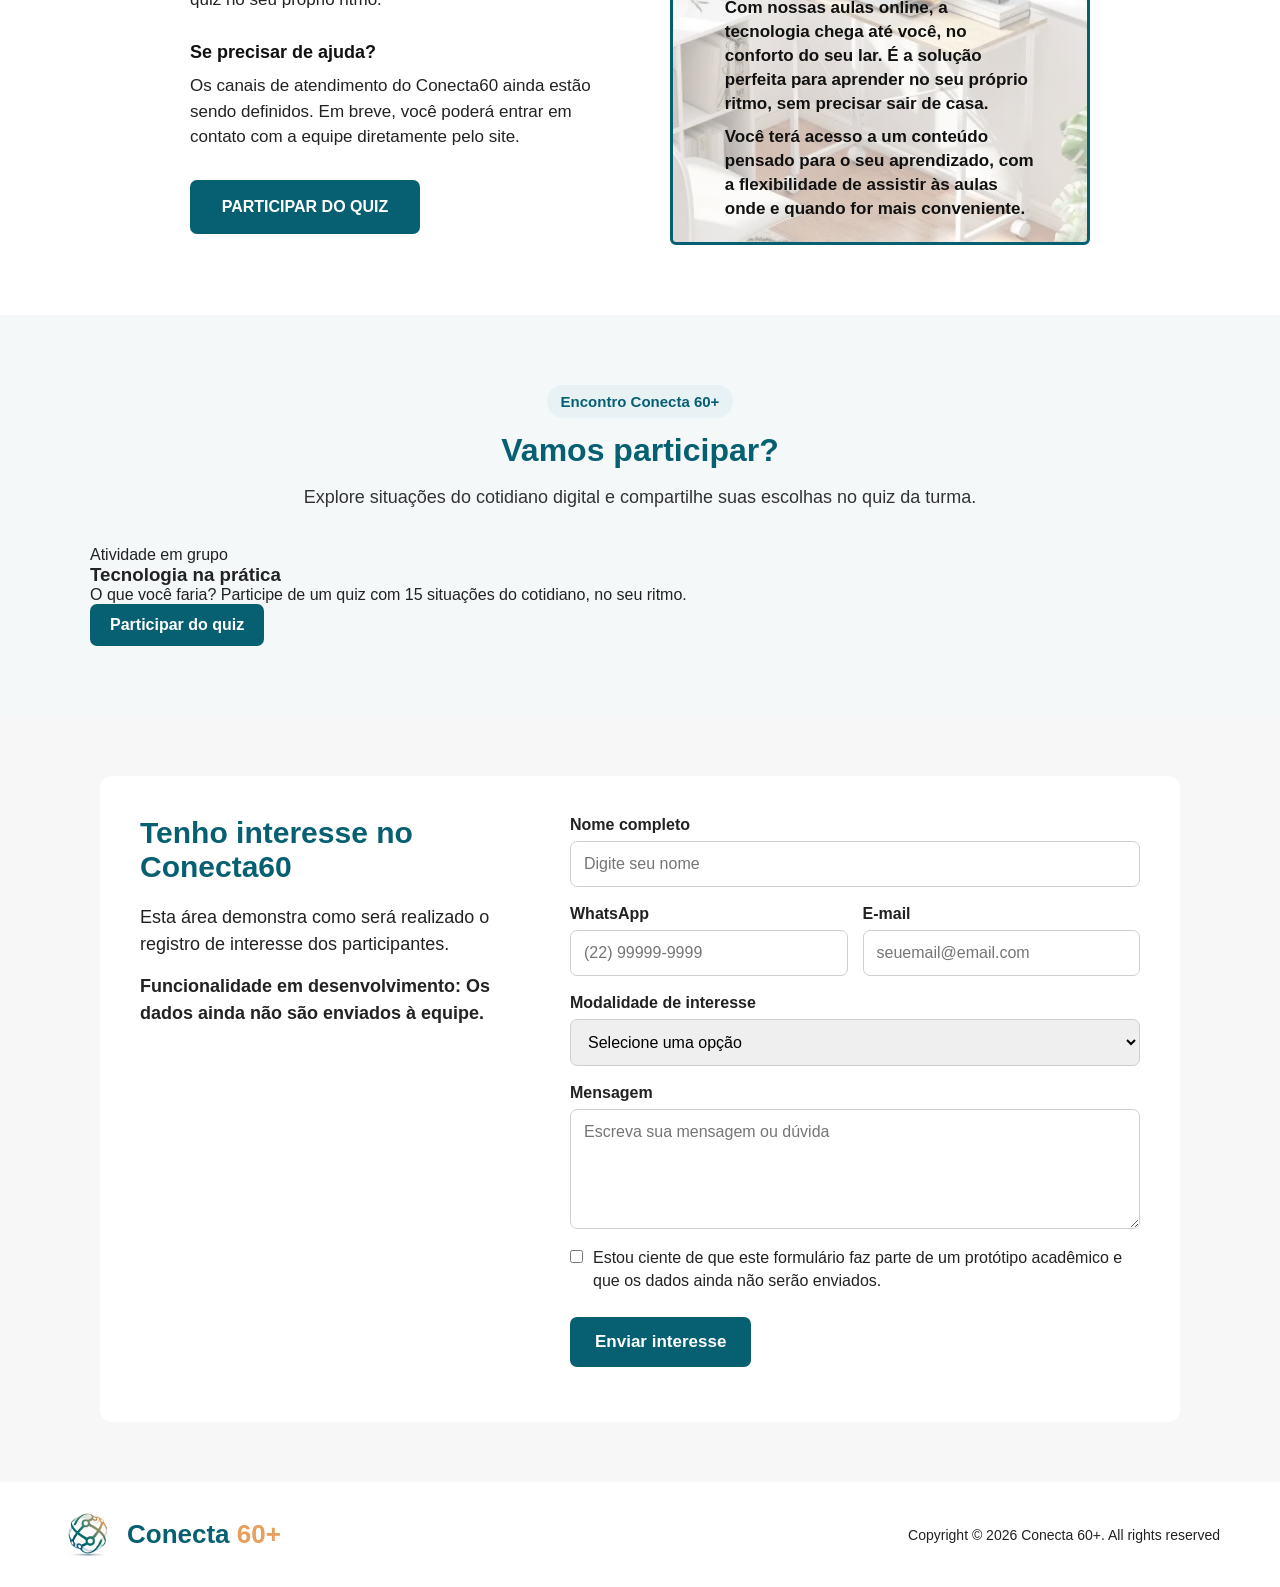
==== commit 8b854e4a: "Add files via upload" ====
--- a/index.html
+++ b/index.html
@@ -11,9 +11,14 @@
 <body>
 <!--cabecario-->
     <header class="cabecalho">
-        <div class="logo-area"><a href="index.html" aria-label="Conecta 60+, página inicial"><img src="assets/img/logo-conecta-60-mais.png" alt="Conecta 60+" class="logo-img"></a></div>
+        <div class="logo-area">
+            <img src="assets/img/logo.jpg" alt="Logo Conecta 60+" class="logo-img">
+            <h1 class="logo-texto">
+                Conecta <span>60+</span>
+            </h1>
+        </div>
         <div class="botoes-topo">
-            <a class="btn btn-entrar btn-apostila" href="assets/apostila-conecta-60-mais.pdf" target="_blank" rel="noopener">
+            <a class="btn btn-entrar btn-apostila" href="docs/materiais-de-aula/Apostila.pdf" target="_blank" rel="noopener">
                 Abrir apostila ↗
             </a>
             <a class="btn btn-criar btn-interesse" href="https://docs.google.com/forms/d/e/1FAIpQLSd0mXlKhEu9IKoxv32r1_2p7N_KUk2ahSVDjLrgjqIA70IjZQ/viewform?usp=preview" target="_blank" rel="noopener">Cadastre-se ↗</a>
@@ -27,7 +32,7 @@
 
             <div class="menu-links" id="menuLinks">
                 <a href="#sobre">Sobre</a>
-                <a href="#area-aulas">Aulas</a>
+                <a href="#area-aulas">Atividade</a>
                 <a href="#ajuda">Ajuda</a>
             </div>
 
@@ -39,14 +44,14 @@
             <a href="#sobre" class="btn-saiba-mais">Saiba mais</a>
         </div>
         <div class="banner-imagem">
-            <img src="assets/img/aprendendo-audio-no-celular.jpg" alt="Pessoa idosa praticando o envio de áudio no celular">
+            <img src="assets/img/imagem1.png" alt="Idosos aprendendo computação com instrutora">
         </div>
     </section>
 
     <!--Sobre-->
     <section class="proposta" id="sobre">
         <div class="proposta-imagem">
-            <img src="assets/img/conferindo-pix-com-calma.jpg" alt="Casal de idosos conferindo os dados antes de um PIX">
+            <img src="assets/img/logo.jpg" alt="Símbolo Conecta 60+">
         </div>
         <div class="proposta-texto">
             <h2>Qual é a nossa proposta?</h2>
@@ -96,15 +101,15 @@
         </div>
         <div class="aulas-baixo">
         <div class="acesso-aulas" id="ajuda">
-            <h3>Como ter acesso às aulas?</h3>
-
-            <p>Durante a fase de protótipo, não é necessário criar uma conta. Basta acessar a área de aprendizado e escolher uma das aulas disponíveis.</p>
+            <h3>Como participar da atividade?</h3>
+
+            <p>Durante a fase de protótipo, não é necessário criar uma conta. Basta acessar a atividade e responder ao quiz no seu próprio ritmo.</p>
 
             <h3>Se precisar de ajuda?</h3>
 
             <p>Os canais de atendimento do Conecta60 ainda estão sendo definidos. Em breve, você poderá entrar em contato com a equipe diretamente pelo site.</p>
             <a href="#area-aulas" class="btn-acessar-aulas">
-                ACESSAR AULAS
+                PARTICIPAR DO QUIZ
             </a>
         </div>
             <div class="card-online">
@@ -122,23 +127,20 @@
 <!-- AULAS -->
 <section class="area-aulas-online" id="area-aulas">
     <div class="area-aulas-cabecalho">
-        <span class="area-aulas-etiqueta">Área de aprendizado</span>
-        <h2>Aulas Online</h2>
+        <span class="area-aulas-etiqueta">Encontro Conecta 60+</span>
+        <h2>Vamos participar?</h2>
         <p>
-            Escolha um módulo para começar. As aulas usam a apostila da aula piloto e podem ser estudadas no seu próprio ritmo.
+            Explore situações do cotidiano digital e compartilhe suas escolhas no quiz da turma.
         </p>
     </div>
-    <div class="modulos-aulas" id="listaModulos">
-<article class="modulo-card modulo-disponivel"><div class="modulo-numero">Módulo 1</div><div class="modulo-conteudo"><p class="modulo-categoria">Noções básicas</p><h3>Celular e internet</h3><p class="modulo-descricao">Entenda os aplicativos, a conexão Wi-Fi, os dados móveis e o modo avião.</p><div class="lista-aulas-modulo"><div class="aula-item"><div class="aula-icone">1</div><div class="aula-info"><span>Aula 1</span><strong>Celular e internet</strong><small>Conteúdo da apostila</small></div><a href="celular-e-internet.html" class="btn-comecar-aula">Explorar assunto</a></div></div></div></article><article class="modulo-card modulo-disponivel"><div class="modulo-numero">Módulo 2</div><div class="modulo-conteudo"><p class="modulo-categoria">Comunicação digital</p><h3>WhatsApp</h3><p class="modulo-descricao">Aprenda a procurar e adicionar contatos, enviar áudio, foto e compartilhar contatos.</p><div class="lista-aulas-modulo"><div class="aula-item"><div class="aula-icone">1</div><div class="aula-info"><span>Aula 1</span><strong>WhatsApp</strong><small>Conteúdo da apostila</small></div><a href="whatsapp.html" class="btn-comecar-aula">Explorar assunto</a></div></div></div></article><article class="modulo-card modulo-disponivel"><div class="modulo-numero">Módulo 3</div><div class="modulo-conteudo"><p class="modulo-categoria">Proteja seus dados</p><h3>Segurança digital</h3><p class="modulo-descricao">Reconheça mensagens suspeitas, links, pedidos de códigos e cuidados com senhas.</p><div class="lista-aulas-modulo"><div class="aula-item"><div class="aula-icone">1</div><div class="aula-info"><span>Aula 1</span><strong>Segurança digital</strong><small>Conteúdo da apostila</small></div><a href="seguranca-digital.html" class="btn-comecar-aula">Explorar assunto</a></div></div></div></article><article class="modulo-card modulo-disponivel"><div class="modulo-numero">Módulo 4</div><div class="modulo-conteudo"><p class="modulo-categoria">Serviços digitais</p><h3>Banco e PIX</h3><p class="modulo-descricao">Saiba o que conferir antes de confirmar uma transferência pelo celular.</p><div class="lista-aulas-modulo"><div class="aula-item"><div class="aula-icone">1</div><div class="aula-info"><span>Aula 1</span><strong>Banco e PIX</strong><small>Conteúdo da apostila</small></div><a href="banco-e-pix.html" class="btn-comecar-aula">Explorar assunto</a></div></div></div></article><article class="modulo-card modulo-disponivel"><div class="modulo-numero">Módulo 5</div><div class="modulo-conteudo"><p class="modulo-categoria">Privacidade</p><h3>Redes sociais</h3><p class="modulo-descricao">Veja cuidados antes de publicar fotos e informações pessoais.</p><div class="lista-aulas-modulo"><div class="aula-item"><div class="aula-icone">1</div><div class="aula-info"><span>Aula 1</span><strong>Redes sociais</strong><small>Conteúdo da apostila</small></div><a href="redes-sociais.html" class="btn-comecar-aula">Explorar assunto</a></div></div></div></article>
-        <div class="navegacao-modulos" aria-label="Navegação entre módulos">
-        <button class="seta-modulo" id="moduloAnterior" type="button" aria-label="Módulo anterior" aria-controls="listaModulos">← <span>Anterior</span></button>
-        <p class="contador-modulos" id="contadorModulos" aria-live="polite" aria-atomic="true"></p>
-        <button class="seta-modulo" id="moduloProximo" type="button" aria-label="Próximo módulo" aria-controls="listaModulos"><span>Próximo</span> →</button>
-        </div>
-    </div>
-    <p class="aviso-area-aulas">
-        Leia as aulas por aqui ou <a href="assets/apostila-conecta-60-mais.pdf" target="_blank" rel="noopener">abra a apostila completa em PDF ↗</a>.
-    </p>
+    <aside class="chamada-quiz" aria-labelledby="tituloQuiz">
+        <div>
+            <p class="chamada-quiz-etiqueta">Atividade em grupo</p>
+            <h3 id="tituloQuiz">Tecnologia na prática</h3>
+            <p>O que você faria? Participe de um quiz com 15 situações do cotidiano, no seu ritmo.</p>
+        </div>
+        <a href="quiz.html" class="btn-comecar-aula">Participar do quiz</a>
+    </aside>
 </section>
 
     <!-- formulario -->
@@ -194,7 +196,13 @@
     </section>
 
 <!-- Rodapé -->
-<footer class="site-footer"><div class="footer-inner"><div class="footer-brand"><a class="footer-logo" href="index.html" aria-label="Conecta 60+, início"><img src="assets/img/logo-conecta-60-mais.png" alt="Conecta 60+"></a><p>Tecnologia com mais autonomia e segurança.</p></div><nav aria-label="Navegação do rodapé"><a href="index.html#area-aulas">Assuntos</a><a href="index.html#ajuda">Como estudar</a><a href="index.html#sobre">Quem somos</a><a href="assets/apostila-conecta-60-mais.pdf" target="_blank" rel="noopener">Abrir apostila (PDF) ↗</a></nav></div></footer>
+<footer class="rodape">
+    <div class="rodape-logo">
+        <img src="assets/img/logo.jpg" alt="Logo Conecta 60+">
+        <h2>Conecta <span>60+</span></h2>
+    </div>
+    <p>Copyright © 2026 Conecta 60+. All rights reserved</p>
+</footer>
 
 <!--javascripito-->
 <script src="assets/js/script.js"></script>
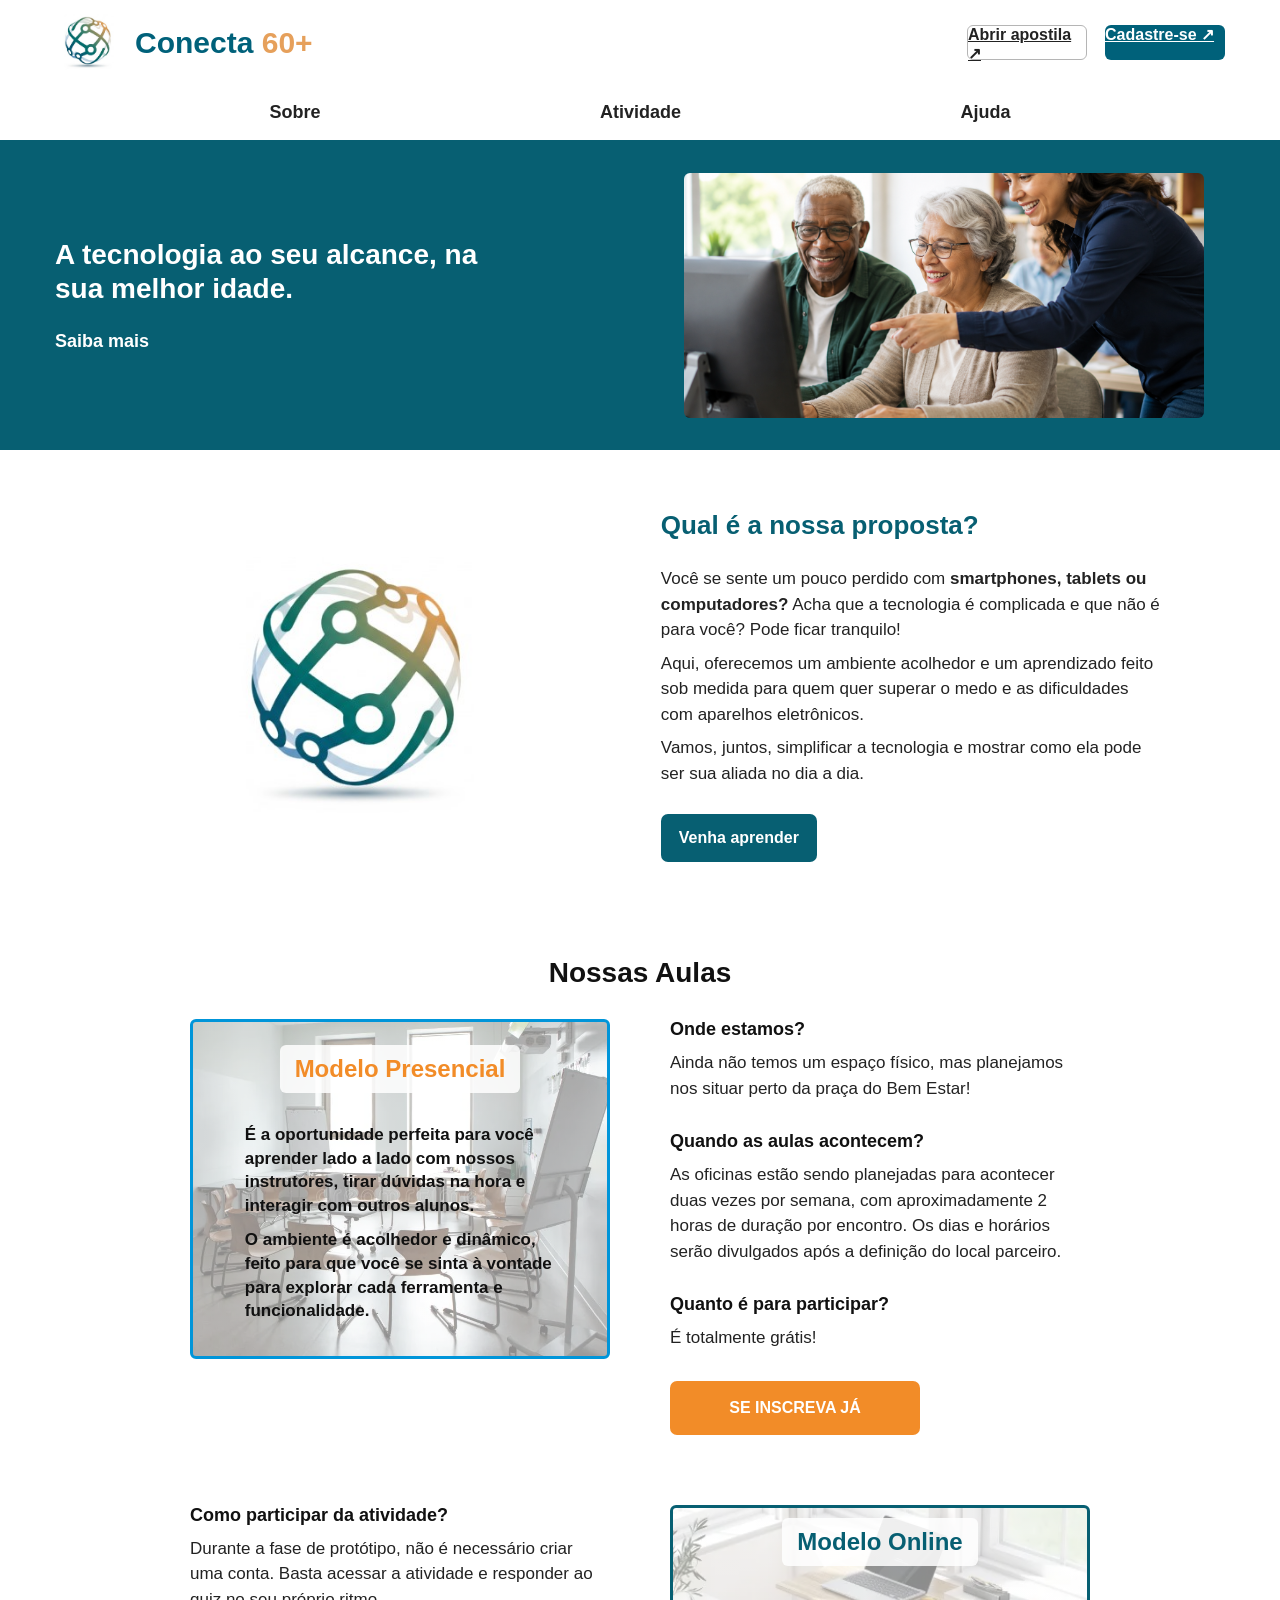
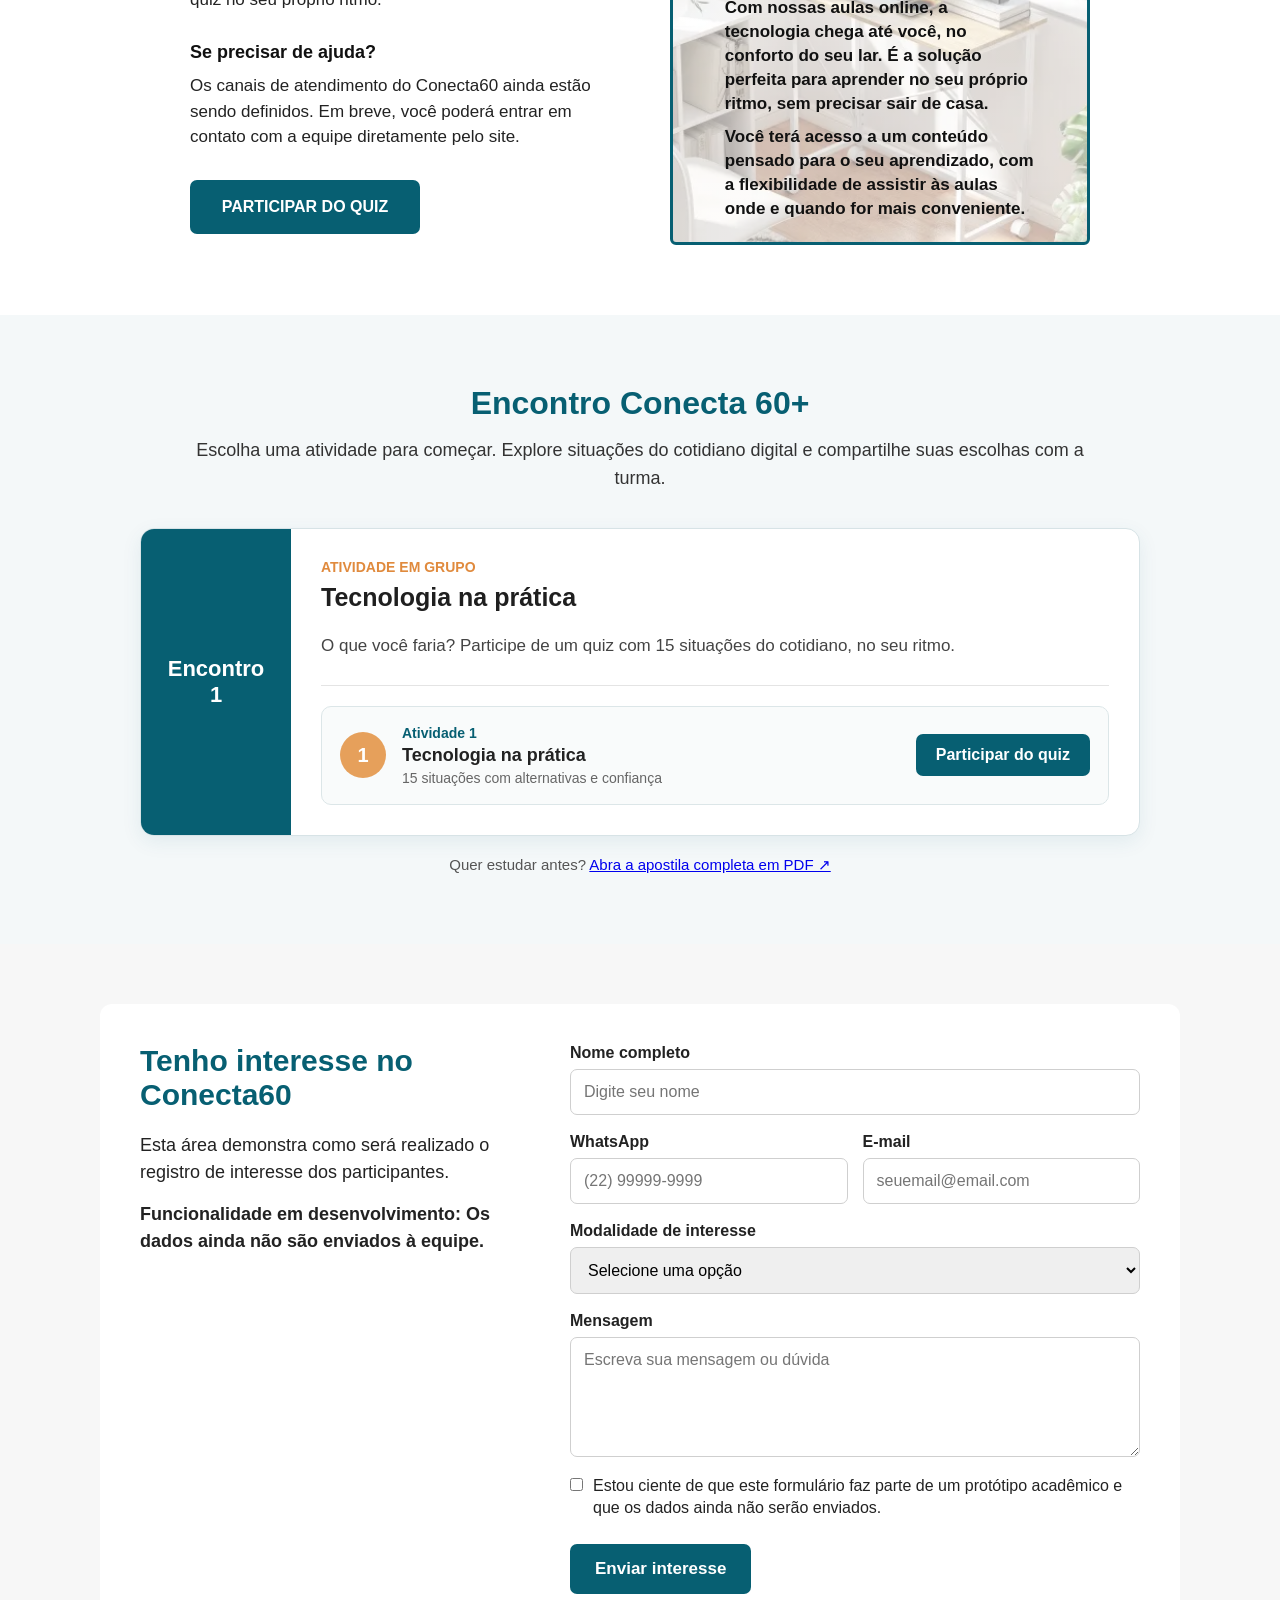
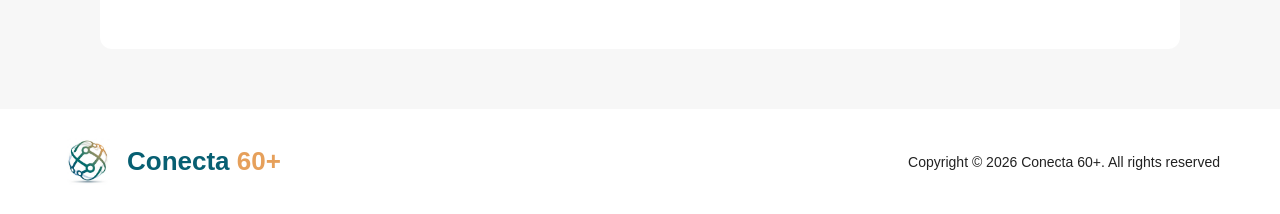
==== commit 30a1c0f0: "Add files via upload" ====
--- a/index.html
+++ b/index.html
@@ -1,211 +1,226 @@
-<!DOCTYPE html>
-<html lang="pt-BR">
-<head>
-    <meta charset="UTF-8">
-    <meta name="viewport" content="width=device-width, initial-scale=1.0">
-    <title>Conecta 60+</title>
-    <link rel="stylesheet" href="assets/css/style.css">
-    <link rel="shortcut icon" href="assets/img/favicon.ico" type="image/x-icon">
-</head>
-
-<body>
-<!--cabecario-->
-    <header class="cabecalho">
-        <div class="logo-area">
-            <img src="assets/img/logo.jpg" alt="Logo Conecta 60+" class="logo-img">
-            <h1 class="logo-texto">
-                Conecta <span>60+</span>
-            </h1>
-        </div>
-        <div class="botoes-topo">
-            <a class="btn btn-entrar btn-apostila" href="docs/materiais-de-aula/Apostila.pdf" target="_blank" rel="noopener">
-                Abrir apostila ↗
-            </a>
-            <a class="btn btn-criar btn-interesse" href="https://docs.google.com/forms/d/e/1FAIpQLSd0mXlKhEu9IKoxv32r1_2p7N_KUk2ahSVDjLrgjqIA70IjZQ/viewform?usp=preview" target="_blank" rel="noopener">Cadastre-se ↗</a>
-        </div>
-    </header>
-
-<!-- menu -->
-        <nav class="menu">
-
-            <button class="menu-toggle" id="menuToggle" type="button" aria-label="Abrir menu" aria-expanded="false">☰</button>
-
-            <div class="menu-links" id="menuLinks">
-                <a href="#sobre">Sobre</a>
-                <a href="#area-aulas">Atividade</a>
-                <a href="#ajuda">Ajuda</a>
-            </div>
-
-        </nav>
-<!--banner-->
-    <section class="banner">
-        <div class="banner-texto">
-            <h2>A tecnologia ao seu alcance, na sua melhor idade.</h2>
-            <a href="#sobre" class="btn-saiba-mais">Saiba mais</a>
-        </div>
-        <div class="banner-imagem">
-            <img src="assets/img/imagem1.png" alt="Idosos aprendendo computação com instrutora">
-        </div>
-    </section>
-
-    <!--Sobre-->
-    <section class="proposta" id="sobre">
-        <div class="proposta-imagem">
-            <img src="assets/img/logo.jpg" alt="Símbolo Conecta 60+">
-        </div>
-        <div class="proposta-texto">
-            <h2>Qual é a nossa proposta?</h2>
-            <p>
-                Você se sente um pouco perdido com <strong>smartphones, tablets ou computadores?</strong>
-                Acha que a tecnologia é complicada e que não é para você? Pode ficar tranquilo!
-            </p>
-            <p>
-                Aqui, oferecemos um ambiente acolhedor e um aprendizado feito sob medida
-                para quem quer superar o medo e as dificuldades com aparelhos eletrônicos.
-            </p>
-            <p>
-                Vamos, juntos, simplificar a tecnologia e mostrar como ela pode ser sua aliada
-                no dia a dia.
-            </p>
-            <a href="#area-aulas" class="btn-aprender">Venha aprender</a>
-        </div>
-    </section>
-
-    <!--Aulas-->
-    <section class="aulas" id="aulas">
-        <h2 class="titulo-aulas">Nossas Aulas</h2>
-        <div class="aulas-linha">
-            <div class="card-presencial">
-                <div class="card-conteudo">
-                    <h3>Modelo Presencial</h3>
-
-                    <p>É a oportunidade perfeita para você aprender lado a lado com nossos instrutores, tirar dúvidas na hora e interagir com outros alunos.</p>
-
-                    <p>O ambiente é acolhedor e dinâmico, feito para que você se sinta à vontade para explorar cada ferramenta e funcionalidade.</p>
-                </div>
-            </div>
-            <div class="info-aulas">
-                <h3>Onde estamos?</h3>
-
-                <p>Ainda não temos um espaço físico, mas planejamos nos situar perto da praça do Bem Estar!</p>
-
-                <h3>Quando as aulas acontecem?</h3>
-
-                <p>As oficinas estão sendo planejadas para acontecer duas vezes por semana, com aproximadamente 2 horas de duração por encontro. Os dias e horários serão divulgados após a definição do local parceiro.</p>
-
-                <h3>Quanto é para participar?</h3>
-
-                <p>É totalmente grátis!</p>
-              <a href="https://docs.google.com/forms/d/e/1FAIpQLSd0mXlKhEu9IKoxv32r1_2p7N_KUk2ahSVDjLrgjqIA70IjZQ/viewform?usp=preview" target="_blank" rel="noopener" class="btn-inscricao">SE INSCREVA JÁ</a>
-            </div>
-        </div>
-        <div class="aulas-baixo">
-        <div class="acesso-aulas" id="ajuda">
-            <h3>Como participar da atividade?</h3>
-
-            <p>Durante a fase de protótipo, não é necessário criar uma conta. Basta acessar a atividade e responder ao quiz no seu próprio ritmo.</p>
-
-            <h3>Se precisar de ajuda?</h3>
-
-            <p>Os canais de atendimento do Conecta60 ainda estão sendo definidos. Em breve, você poderá entrar em contato com a equipe diretamente pelo site.</p>
-            <a href="#area-aulas" class="btn-acessar-aulas">
-                PARTICIPAR DO QUIZ
-            </a>
-        </div>
-            <div class="card-online">
-                <div class="online-conteudo">
-                    <h3>Modelo Online</h3>
-
-                    <p>Com nossas aulas online, a tecnologia chega até você, no conforto do seu lar. É a solução perfeita para aprender no seu próprio ritmo, sem precisar sair de casa.</p>
-
-                    <p>Você terá acesso a um conteúdo pensado para o seu aprendizado, com a flexibilidade de assistir às aulas onde e quando for mais conveniente.</p>
-                </div>
-            </div>
-        </div>
-    </section>
-
-<!-- AULAS -->
-<section class="area-aulas-online" id="area-aulas">
-    <div class="area-aulas-cabecalho">
-        <span class="area-aulas-etiqueta">Encontro Conecta 60+</span>
-        <h2>Vamos participar?</h2>
-        <p>
-            Explore situações do cotidiano digital e compartilhe suas escolhas no quiz da turma.
-        </p>
-    </div>
-    <aside class="chamada-quiz" aria-labelledby="tituloQuiz">
-        <div>
-            <p class="chamada-quiz-etiqueta">Atividade em grupo</p>
-            <h3 id="tituloQuiz">Tecnologia na prática</h3>
-            <p>O que você faria? Participe de um quiz com 15 situações do cotidiano, no seu ritmo.</p>
-        </div>
-        <a href="quiz.html" class="btn-comecar-aula">Participar do quiz</a>
-    </aside>
-</section>
-
-    <!-- formulario -->
-    <section class="formulario-interesse" id="interesse">
-        <div class="formulario-caixa">
-            <div class="formulario-texto">
-                <h2>Tenho interesse no Conecta60</h2>
-
-                <p>Esta área demonstra como será realizado o registro de interesse dos participantes.</p>
-                <p><strong>Funcionalidade em desenvolvimento: Os dados ainda não são enviados à equipe.</strong></p>
-            </div>
-            <form class="formulario-campos" id="formInteresse">
-                <div class="grupo-campo">
-                    <label for="nome">Nome completo</label>
-                    <input type="text" id="nome" placeholder="Digite seu nome" required>
-                </div>
-                <div class="linha-campos">
-                    <div class="grupo-campo">
-                        <label for="telefone">WhatsApp</label>
-                        <input type="tel" id="telefone" placeholder="(22) 99999-9999" required>
-                    </div>
-                    <div class="grupo-campo">
-                        <label for="email">E-mail</label>
-                        <input type="email" id="email" placeholder="seuemail@email.com">
-                    </div>
-                </div>
-                <div class="grupo-campo">
-                    <label for="modalidade">Modalidade de interesse</label>
-                    <select id="modalidade" required>
-                        <option value="">Selecione uma opção</option>
-                        <option value="Presencial">Modelo Presencial</option>
-                        <option value="Online">Modelo Online</option>
-                        <option value="Presencial e Online">Presencial e Online</option>
-                    </select>
-                </div>
-                <div class="grupo-campo">
-                    <label for="mensagem">Mensagem</label>
-                    <textarea id="mensagem" placeholder="Escreva sua mensagem ou dúvida"></textarea>
-                </div>
-                <div class="grupo-campo">
-                    <label>
-                        <input type="checkbox" id="consentimento" required>
-                        Estou ciente de que este formulário faz parte de um
-                        protótipo acadêmico e que os dados ainda não serão enviados.
-                    </label>
-                </div>
-                <button type="submit" class="btn-enviar-formulario">
-                    Enviar interesse
-                </button>
-                <p class="mensagem-form" id="mensagemForm"></p>
-            </form>
-        </div>
-    </section>
-
-<!-- Rodapé -->
-<footer class="rodape">
-    <div class="rodape-logo">
-        <img src="assets/img/logo.jpg" alt="Logo Conecta 60+">
-        <h2>Conecta <span>60+</span></h2>
-    </div>
-    <p>Copyright © 2026 Conecta 60+. All rights reserved</p>
-</footer>
-
-<!--javascripito-->
-<script src="assets/js/script.js"></script>
-
-</body>
+<!DOCTYPE html>
+<html lang="pt-BR">
+<head>
+    <meta charset="UTF-8">
+    <meta name="viewport" content="width=device-width, initial-scale=1.0">
+    <title>Conecta 60+</title>
+    <link rel="stylesheet" href="assets/css/style.css">
+    <link rel="shortcut icon" href="assets/img/favicon.ico" type="image/x-icon">
+</head>
+
+<body>
+<!--cabecario-->
+    <header class="cabecalho">
+        <div class="logo-area">
+            <img src="assets/img/logo.jpg" alt="Logo Conecta 60+" class="logo-img">
+            <h1 class="logo-texto">
+                Conecta <span>60+</span>
+            </h1>
+        </div>
+        <div class="botoes-topo">
+            <a class="btn btn-entrar btn-apostila" href="docs/apostila-conecta-60-mais.pdf" target="_blank" rel="noopener">
+                Abrir apostila ↗
+            </a>
+            <a class="btn btn-criar btn-interesse" href="https://docs.google.com/forms/d/e/1FAIpQLSd0mXlKhEu9IKoxv32r1_2p7N_KUk2ahSVDjLrgjqIA70IjZQ/viewform?usp=preview" target="_blank" rel="noopener">Cadastre-se ↗</a>
+        </div>
+    </header>
+
+<!-- menu -->
+        <nav class="menu">
+
+            <button class="menu-toggle" id="menuToggle" type="button" aria-label="Abrir menu" aria-expanded="false">☰</button>
+
+            <div class="menu-links" id="menuLinks">
+                <a href="#sobre">Sobre</a>
+                <a href="#area-aulas">Atividade</a>
+                <a href="#ajuda">Ajuda</a>
+            </div>
+
+        </nav>
+<!--banner-->
+    <section class="banner">
+        <div class="banner-texto">
+            <h2>A tecnologia ao seu alcance, na sua melhor idade.</h2>
+            <a href="#sobre" class="btn-saiba-mais">Saiba mais</a>
+        </div>
+        <div class="banner-imagem">
+            <img src="assets/img/imagem1.png" alt="Idosos aprendendo computação com instrutora">
+        </div>
+    </section>
+
+    <!--Sobre-->
+    <section class="proposta" id="sobre">
+        <div class="proposta-imagem">
+            <img src="assets/img/logo.jpg" alt="Símbolo Conecta 60+">
+        </div>
+        <div class="proposta-texto">
+            <h2>Qual é a nossa proposta?</h2>
+            <p>
+                Você se sente um pouco perdido com <strong>smartphones, tablets ou computadores?</strong>
+                Acha que a tecnologia é complicada e que não é para você? Pode ficar tranquilo!
+            </p>
+            <p>
+                Aqui, oferecemos um ambiente acolhedor e um aprendizado feito sob medida
+                para quem quer superar o medo e as dificuldades com aparelhos eletrônicos.
+            </p>
+            <p>
+                Vamos, juntos, simplificar a tecnologia e mostrar como ela pode ser sua aliada
+                no dia a dia.
+            </p>
+            <a href="#area-aulas" class="btn-aprender">Venha aprender</a>
+        </div>
+    </section>
+
+    <!--Aulas-->
+    <section class="aulas" id="aulas">
+        <h2 class="titulo-aulas">Nossas Aulas</h2>
+        <div class="aulas-linha">
+            <div class="card-presencial">
+                <div class="card-conteudo">
+                    <h3>Modelo Presencial</h3>
+
+                    <p>É a oportunidade perfeita para você aprender lado a lado com nossos instrutores, tirar dúvidas na hora e interagir com outros alunos.</p>
+
+                    <p>O ambiente é acolhedor e dinâmico, feito para que você se sinta à vontade para explorar cada ferramenta e funcionalidade.</p>
+                </div>
+            </div>
+            <div class="info-aulas">
+                <h3>Onde estamos?</h3>
+
+                <p>Ainda não temos um espaço físico, mas planejamos nos situar perto da praça do Bem Estar!</p>
+
+                <h3>Quando as aulas acontecem?</h3>
+
+                <p>As oficinas estão sendo planejadas para acontecer duas vezes por semana, com aproximadamente 2 horas de duração por encontro. Os dias e horários serão divulgados após a definição do local parceiro.</p>
+
+                <h3>Quanto é para participar?</h3>
+
+                <p>É totalmente grátis!</p>
+              <a href="https://docs.google.com/forms/d/e/1FAIpQLSd0mXlKhEu9IKoxv32r1_2p7N_KUk2ahSVDjLrgjqIA70IjZQ/viewform?usp=preview" target="_blank" rel="noopener" class="btn-inscricao">SE INSCREVA JÁ</a>
+            </div>
+        </div>
+        <div class="aulas-baixo">
+        <div class="acesso-aulas" id="ajuda">
+            <h3>Como participar da atividade?</h3>
+
+            <p>Durante a fase de protótipo, não é necessário criar uma conta. Basta acessar a atividade e responder ao quiz no seu próprio ritmo.</p>
+
+            <h3>Se precisar de ajuda?</h3>
+
+            <p>Os canais de atendimento do Conecta60 ainda estão sendo definidos. Em breve, você poderá entrar em contato com a equipe diretamente pelo site.</p>
+            <a href="quiz.html" class="btn-acessar-aulas">
+                PARTICIPAR DO QUIZ
+            </a>
+        </div>
+            <div class="card-online">
+                <div class="online-conteudo">
+                    <h3>Modelo Online</h3>
+
+                    <p>Com nossas aulas online, a tecnologia chega até você, no conforto do seu lar. É a solução perfeita para aprender no seu próprio ritmo, sem precisar sair de casa.</p>
+
+                    <p>Você terá acesso a um conteúdo pensado para o seu aprendizado, com a flexibilidade de assistir às aulas onde e quando for mais conveniente.</p>
+                </div>
+            </div>
+        </div>
+    </section>
+
+<!-- AULAS -->
+<section class="area-aulas-online" id="area-aulas">
+    <div class="area-aulas-cabecalho">
+        <h2>Encontro Conecta 60+</h2>
+        <p>Escolha uma atividade para começar. Explore situações do cotidiano digital e compartilhe suas escolhas com a turma.</p>
+    </div>
+    <div class="modulos-aulas">
+        <article class="modulo-card modulo-disponivel">
+            <div class="modulo-numero">Encontro 1</div>
+            <div class="modulo-conteudo">
+                <div class="modulo-topo">
+                    <div>
+                        <p class="modulo-categoria">Atividade em grupo</p>
+                        <h3>Tecnologia na prática</h3>
+                    </div>
+                </div>
+                <p class="modulo-descricao">O que você faria? Participe de um quiz com 15 situações do cotidiano, no seu ritmo.</p>
+                <div class="lista-aulas-modulo">
+                    <div class="aula-item">
+                        <div class="aula-icone">1</div>
+                        <div class="aula-info">
+                            <span>Atividade 1</span>
+                            <strong>Tecnologia na prática</strong>
+                            <small>15 situações com alternativas e confiança</small>
+                        </div>
+                        <a href="quiz.html" class="btn-comecar-aula">Participar do quiz</a>
+                    </div>
+                </div>
+            </div>
+        </article>
+    </div>
+    <p class="aviso-area-aulas">Quer estudar antes? <a href="docs/apostila-conecta-60-mais.pdf" target="_blank" rel="noopener">Abra a apostila completa em PDF ↗</a></p>
+</section>
+
+    <!-- formulario -->
+    <section class="formulario-interesse" id="interesse">
+        <div class="formulario-caixa">
+            <div class="formulario-texto">
+                <h2>Tenho interesse no Conecta60</h2>
+
+                <p>Esta área demonstra como será realizado o registro de interesse dos participantes.</p>
+                <p><strong>Funcionalidade em desenvolvimento: Os dados ainda não são enviados à equipe.</strong></p>
+            </div>
+            <form class="formulario-campos" id="formInteresse">
+                <div class="grupo-campo">
+                    <label for="nome">Nome completo</label>
+                    <input type="text" id="nome" placeholder="Digite seu nome" required>
+                </div>
+                <div class="linha-campos">
+                    <div class="grupo-campo">
+                        <label for="telefone">WhatsApp</label>
+                        <input type="tel" id="telefone" placeholder="(22) 99999-9999" required>
+                    </div>
+                    <div class="grupo-campo">
+                        <label for="email">E-mail</label>
+                        <input type="email" id="email" placeholder="seuemail@email.com">
+                    </div>
+                </div>
+                <div class="grupo-campo">
+                    <label for="modalidade">Modalidade de interesse</label>
+                    <select id="modalidade" required>
+                        <option value="">Selecione uma opção</option>
+                        <option value="Presencial">Modelo Presencial</option>
+                        <option value="Online">Modelo Online</option>
+                        <option value="Presencial e Online">Presencial e Online</option>
+                    </select>
+                </div>
+                <div class="grupo-campo">
+                    <label for="mensagem">Mensagem</label>
+                    <textarea id="mensagem" placeholder="Escreva sua mensagem ou dúvida"></textarea>
+                </div>
+                <div class="grupo-campo">
+                    <label>
+                        <input type="checkbox" id="consentimento" required>
+                        Estou ciente de que este formulário faz parte de um
+                        protótipo acadêmico e que os dados ainda não serão enviados.
+                    </label>
+                </div>
+                <button type="submit" class="btn-enviar-formulario">
+                    Enviar interesse
+                </button>
+                <p class="mensagem-form" id="mensagemForm"></p>
+            </form>
+        </div>
+    </section>
+
+<!-- Rodapé -->
+<footer class="rodape">
+    <div class="rodape-logo">
+        <img src="assets/img/logo.jpg" alt="Logo Conecta 60+">
+        <h2>Conecta <span>60+</span></h2>
+    </div>
+    <p>Copyright © 2026 Conecta 60+. All rights reserved</p>
+</footer>
+
+<!--javascripito-->
+<script src="assets/js/script.js"></script>
+
+</body>
 </html>
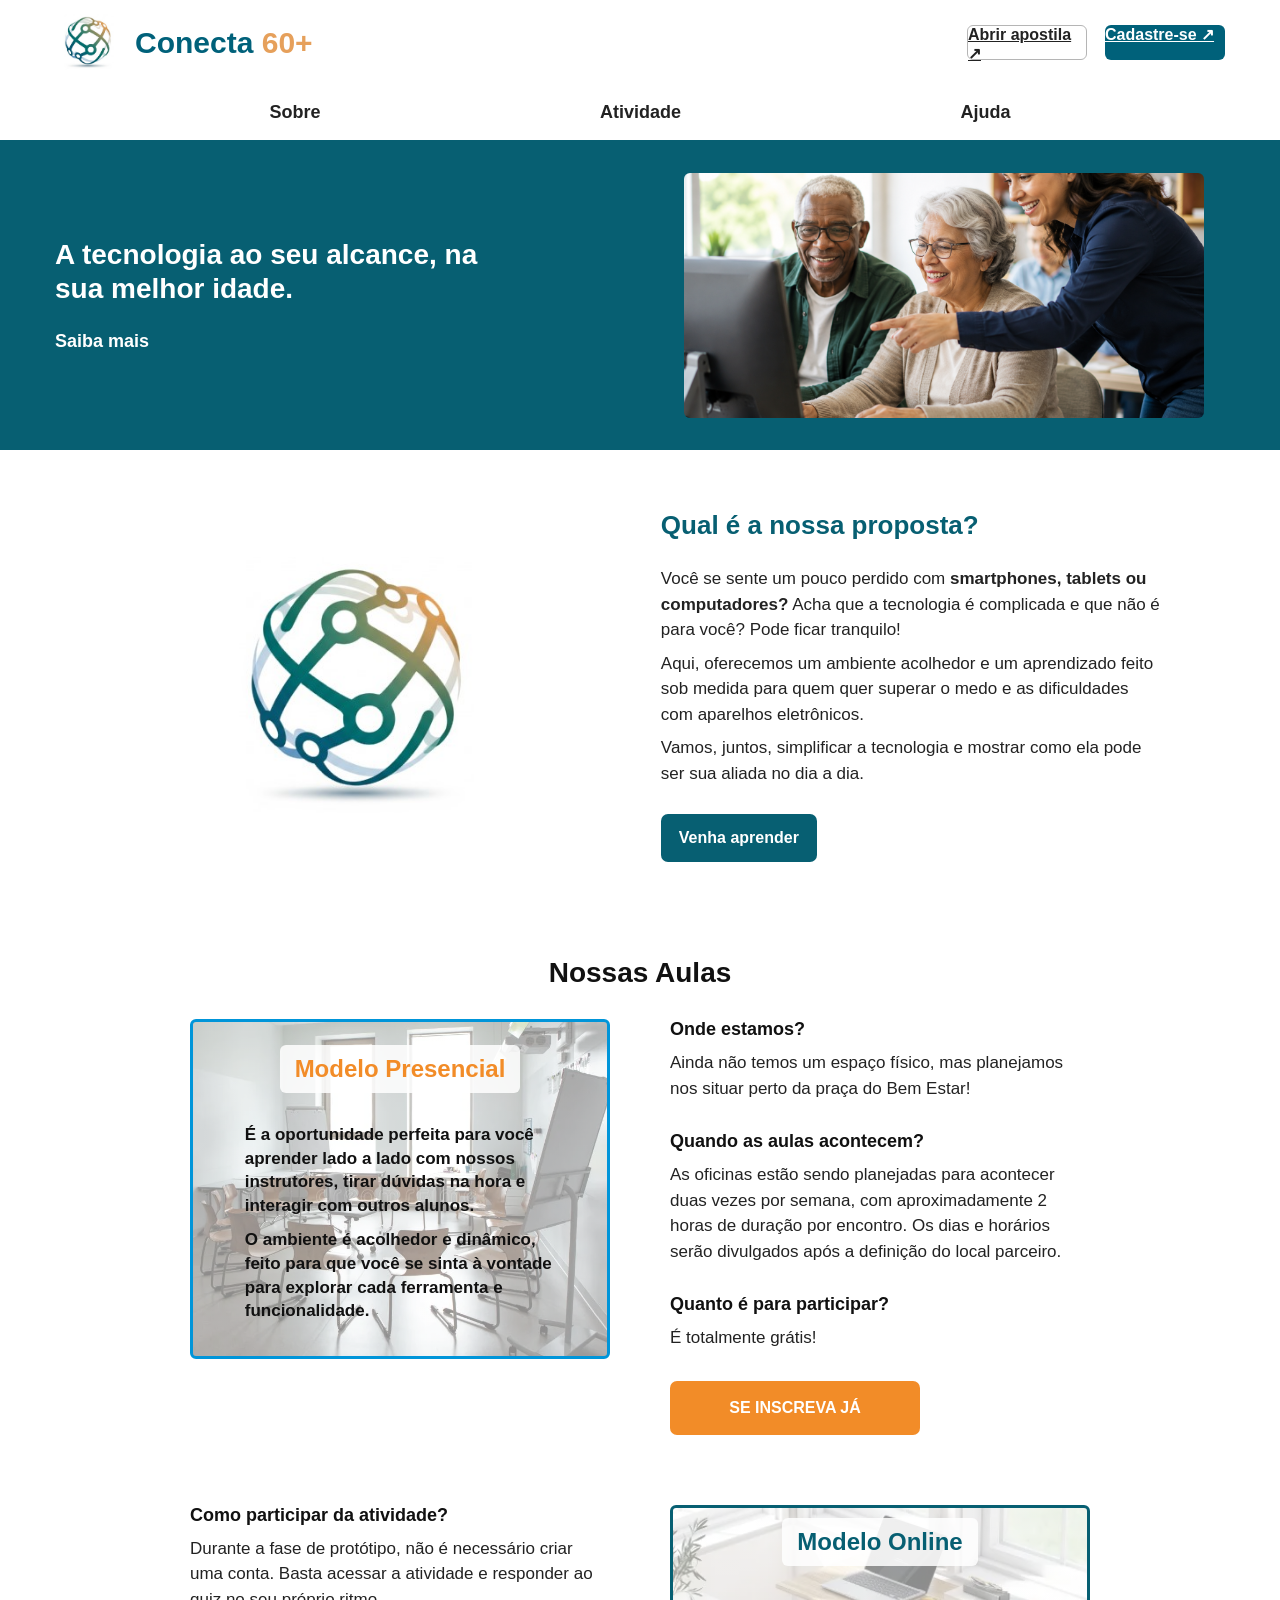
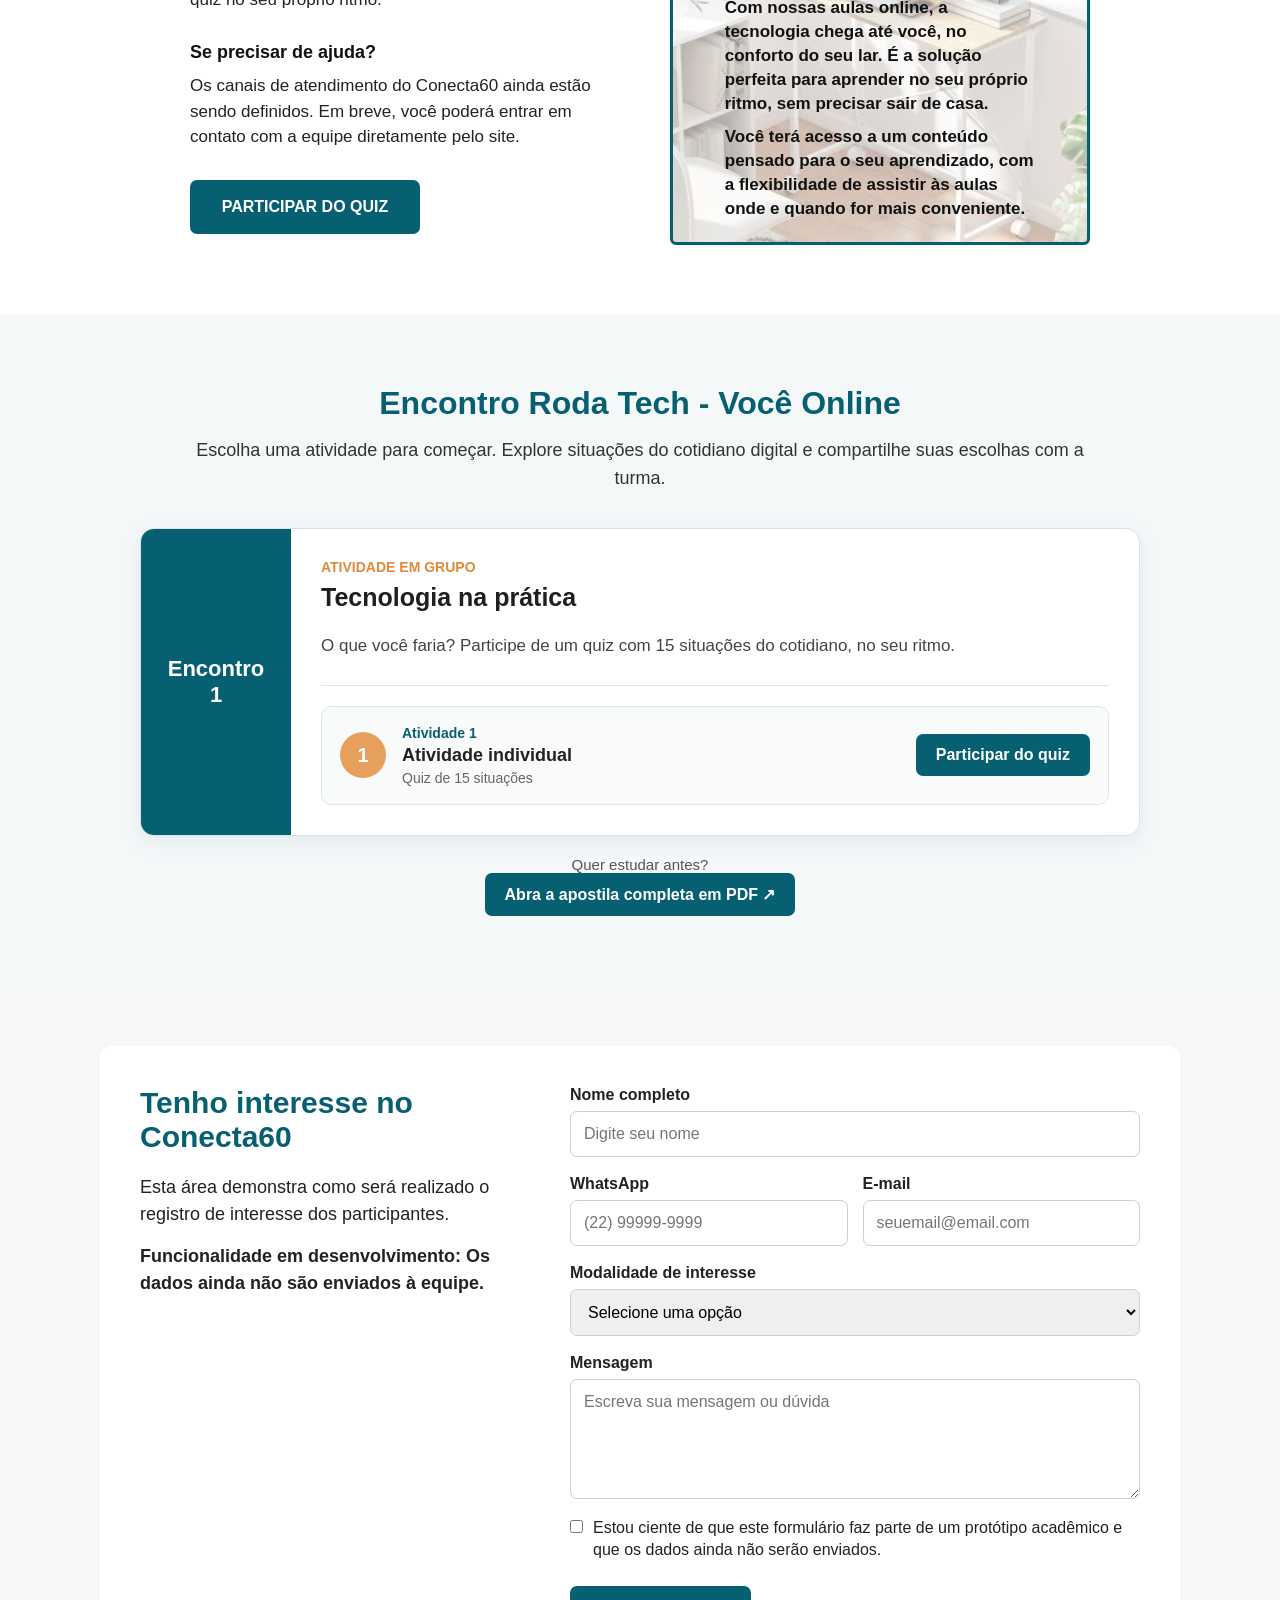
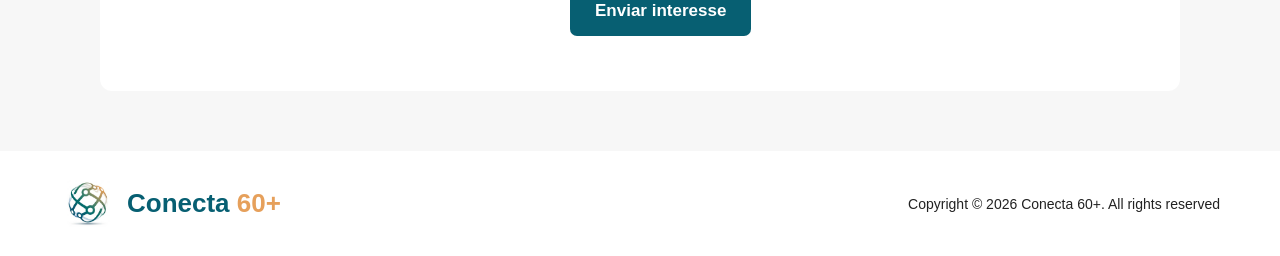
==== commit 18eabf05: "Add files via upload" ====
--- a/index.html
+++ b/index.html
@@ -127,7 +127,7 @@
 <!-- AULAS -->
 <section class="area-aulas-online" id="area-aulas">
     <div class="area-aulas-cabecalho">
-        <h2>Encontro Conecta 60+</h2>
+        <h2>Encontro Roda Tech - Você Online</h2>
         <p>Escolha uma atividade para começar. Explore situações do cotidiano digital e compartilhe suas escolhas com a turma.</p>
     </div>
     <div class="modulos-aulas">
@@ -146,8 +146,8 @@
                         <div class="aula-icone">1</div>
                         <div class="aula-info">
                             <span>Atividade 1</span>
-                            <strong>Tecnologia na prática</strong>
-                            <small>15 situações com alternativas e confiança</small>
+                            <strong>Atividade individual</strong>
+                            <small>Quiz de 15 situações</small>
                         </div>
                         <a href="quiz.html" class="btn-comecar-aula">Participar do quiz</a>
                     </div>
@@ -155,7 +155,10 @@
             </div>
         </article>
     </div>
-    <p class="aviso-area-aulas">Quer estudar antes? <a href="docs/apostila-conecta-60-mais.pdf" target="_blank" rel="noopener">Abra a apostila completa em PDF ↗</a></p>
+    <div class="aviso-area-aulas">
+        <p>Quer estudar antes?</p>
+        <a href="docs/apostila-conecta-60-mais.pdf" target="_blank" rel="noopener" class="btn-comecar-aula btn-apostila-encontro">Abra a apostila completa em PDF ↗</a>
+    </div>
 </section>
 
     <!-- formulario -->
